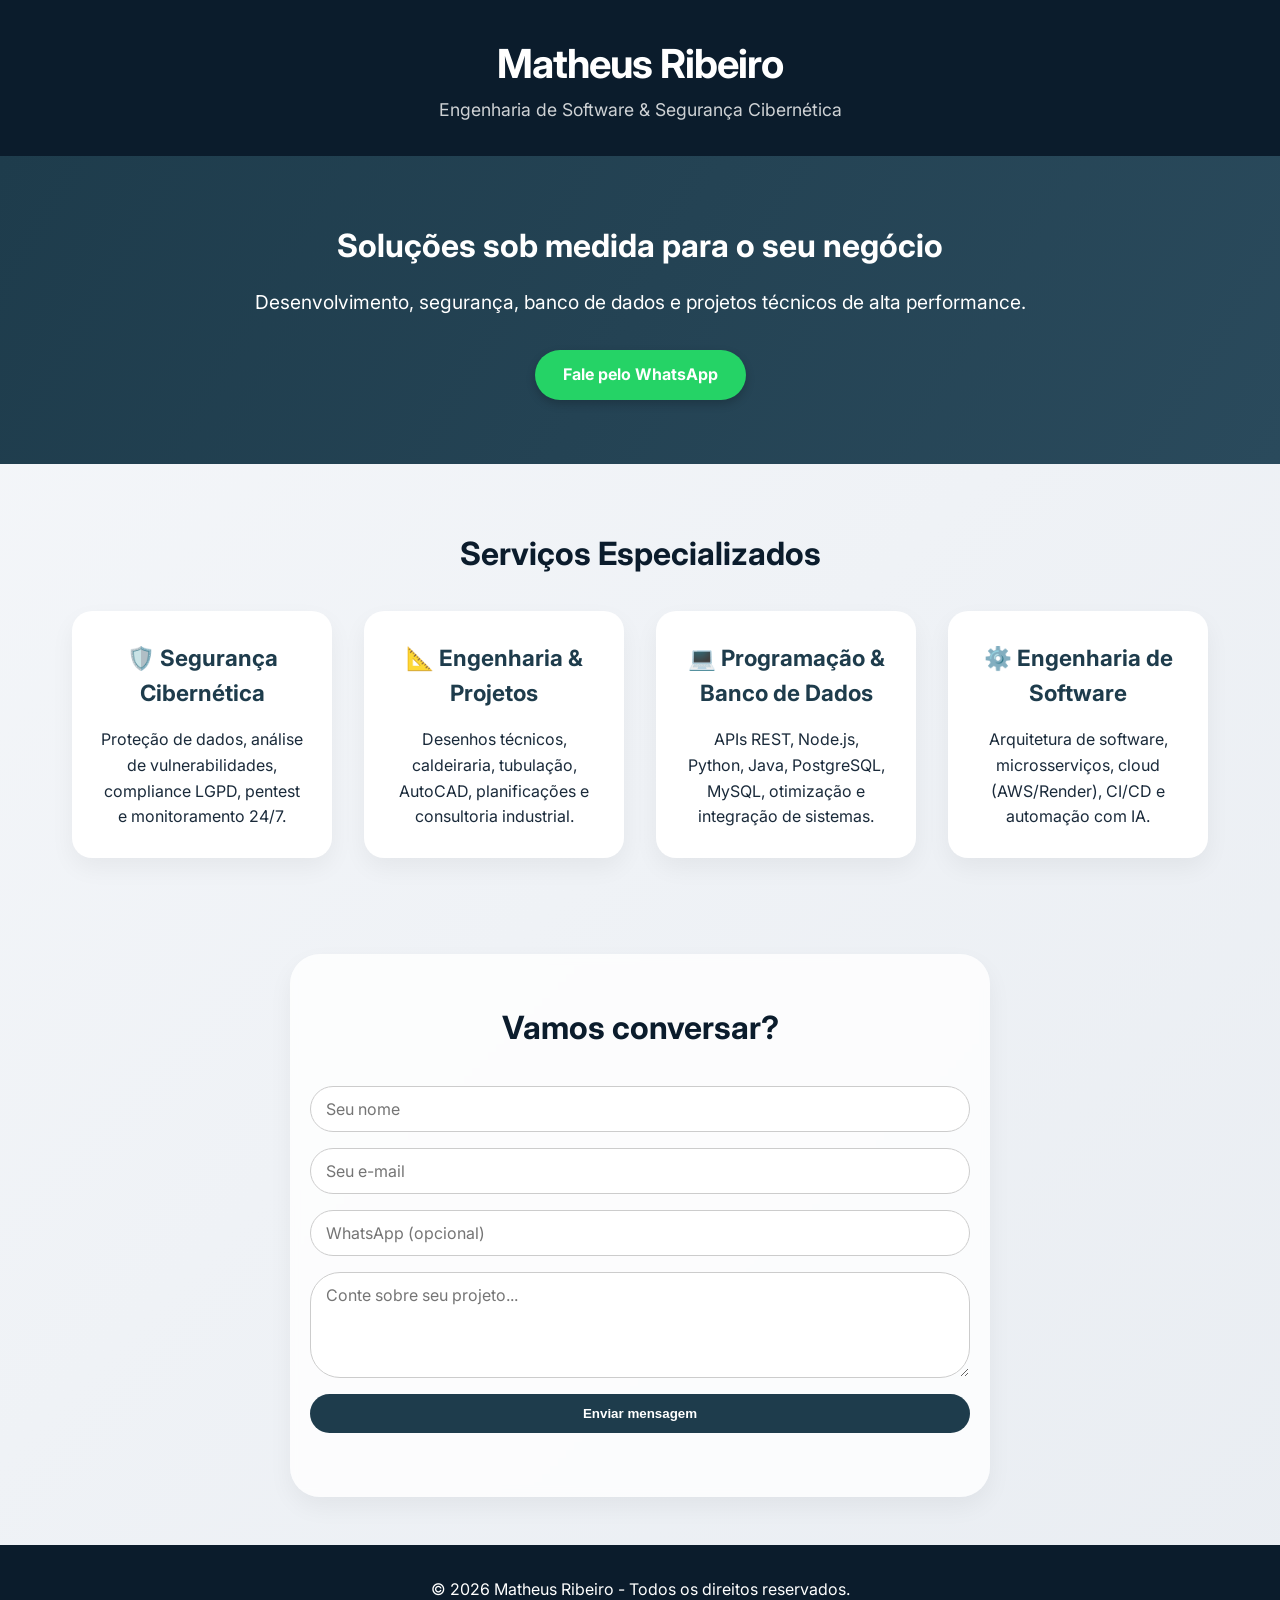
==== index.html @ c877dfd4 "Site profissional de serviços" ====
<!DOCTYPE html>
<html lang="pt-br">
<head>
    <meta charset="UTF-8">
    <meta name="viewport" content="width=device-width, initial-scale=1.0">
    <title>Matheus Ribeiro - Engenharia de Software & Segurança</title>
    <link rel="stylesheet" href="style.css">
    <link href="https://fonts.googleapis.com/css2?family=Inter:wght@300;400;600;700&display=swap" rel="stylesheet">
</head>
<body>
    <header>
        <div class="container">
            <h1>Matheus Ribeiro</h1>
            <p class="tagline">Engenharia de Software & Segurança Cibernética</p>
        </div>
    </header>

    <section class="hero">
        <div class="container">
            <h2>Soluções sob medida para o seu negócio</h2>
            <p>Desenvolvimento, segurança, banco de dados e projetos técnicos de alta performance.</p>
            <a href="https://wa.me/5511999999999?text=Olá! Gostaria de saber mais sobre seus serviços." class="btn-whatsapp">Fale pelo WhatsApp</a>
        </div>
    </section>

    <section class="servicos">
        <div class="container">
            <h3>Serviços Especializados</h3>
            <div class="cards">
                <div class="card">
                    <h4>🛡️ Segurança Cibernética</h4>
                    <p>Proteção de dados, análise de vulnerabilidades, compliance LGPD, pentest e monitoramento 24/7.</p>
                </div>
                <div class="card">
                    <h4>📐 Engenharia & Projetos</h4>
                    <p>Desenhos técnicos, caldeiraria, tubulação, AutoCAD, planificações e consultoria industrial.</p>
                </div>
                <div class="card">
                    <h4>💻 Programação & Banco de Dados</h4>
                    <p>APIs REST, Node.js, Python, Java, PostgreSQL, MySQL, otimização e integração de sistemas.</p>
                </div>
                <div class="card">
                    <h4>⚙️ Engenharia de Software</h4>
                    <p>Arquitetura de software, microsserviços, cloud (AWS/Render), CI/CD e automação com IA.</p>
                </div>
            </div>
        </div>
    </section>

    <section class="contato">
        <div class="container">
            <h3>Vamos conversar?</h3>
            <form id="lead-form">
                <input type="text" id="nome" placeholder="Seu nome" required>
                <input type="email" id="email" placeholder="Seu e-mail" required>
                <input type="tel" id="telefone" placeholder="WhatsApp (opcional)">
                <textarea id="mensagem" rows="4" placeholder="Conte sobre seu projeto..."></textarea>
                <button type="submit">Enviar mensagem</button>
            </form>
            <p id="form-status"></p>
        </div>
    </section>

    <footer>
        <div class="container">
            <p>&copy; 2026 Matheus Ribeiro - Todos os direitos reservados.</p>
        </div>
    </footer>

    <script src="script.js"></script>
</body>
</html>
---- style.css ----
* {
    margin: 0;
    padding: 0;
    box-sizing: border-box;
}

body {
    font-family: 'Inter', sans-serif;
    background: linear-gradient(135deg, #f5f7fa 0%, #e9edf2 100%);
    color: #1a2a3a;
    line-height: 1.6;
}

.container {
    max-width: 1200px;
    margin: 0 auto;
    padding: 0 20px;
}

header {
    background: #0b1c2c;
    color: white;
    padding: 2rem 0;
    text-align: center;
    box-shadow: 0 4px 15px rgba(0,0,0,0.1);
}

header h1 {
    font-size: 2.5rem;
    letter-spacing: -1px;
}

.tagline {
    font-size: 1.1rem;
    opacity: 0.8;
}

.hero {
    background: linear-gradient(120deg, #1e3c4c, #2a4a5c);
    color: white;
    text-align: center;
    padding: 4rem 0;
}

.hero h2 {
    font-size: 2rem;
    margin-bottom: 1rem;
}

.hero p {
    font-size: 1.2rem;
    margin-bottom: 2rem;
}

.btn-whatsapp {
    background: #25D366;
    color: white;
    padding: 12px 28px;
    border-radius: 40px;
    text-decoration: none;
    font-weight: bold;
    display: inline-block;
    transition: transform 0.2s;
    box-shadow: 0 4px 10px rgba(0,0,0,0.2);
}

.btn-whatsapp:hover {
    transform: scale(1.05);
    background: #128C7E;
}

.servicos {
    padding: 4rem 0;
}

.servicos h3, .contato h3 {
    font-size: 2rem;
    text-align: center;
    margin-bottom: 2rem;
    color: #0b1c2c;
}

.cards {
    display: flex;
    flex-wrap: wrap;
    justify-content: center;
    gap: 2rem;
}

.card {
    background: white;
    border-radius: 20px;
    padding: 1.8rem;
    width: 260px;
    box-shadow: 0 10px 25px rgba(0,0,0,0.05);
    transition: all 0.3s ease;
    text-align: center;
}

.card:hover {
    transform: translateY(-10px);
    box-shadow: 0 20px 30px rgba(0,0,0,0.1);
}

.card h4 {
    font-size: 1.4rem;
    margin-bottom: 1rem;
    color: #1e3c4c;
}

.contato {
    background: #ffffffcc;
    backdrop-filter: blur(4px);
    padding: 3rem 0;
    border-radius: 30px;
    margin: 2rem auto;
    width: 90%;
    max-width: 700px;
    box-shadow: 0 10px 25px rgba(0,0,0,0.05);
}

.contato form {
    display: flex;
    flex-direction: column;
    gap: 1rem;
}

input, textarea {
    padding: 12px 15px;
    border: 1px solid #ccc;
    border-radius: 30px;
    font-family: inherit;
    font-size: 1rem;
    outline: none;
    transition: 0.2s;
}

input:focus, textarea:focus {
    border-color: #1e3c4c;
    box-shadow: 0 0 0 2px rgba(30,60,76,0.2);
}

button {
    background: #1e3c4c;
    color: white;
    border: none;
    padding: 12px;
    border-radius: 40px;
    font-weight: bold;
    cursor: pointer;
    transition: background 0.2s;
}

button:hover {
    background: #0b2a38;
}

footer {
    background: #0b1c2c;
    color: white;
    text-align: center;
    padding: 2rem 0;
    margin-top: 3rem;
}

#form-status {
    margin-top: 1rem;
    text-align: center;
    font-weight: bold;
}

@media (max-width: 768px) {
    .cards {
        flex-direction: column;
        align-items: center;
    }
    .hero h2 {
        font-size: 1.6rem;
    }
}
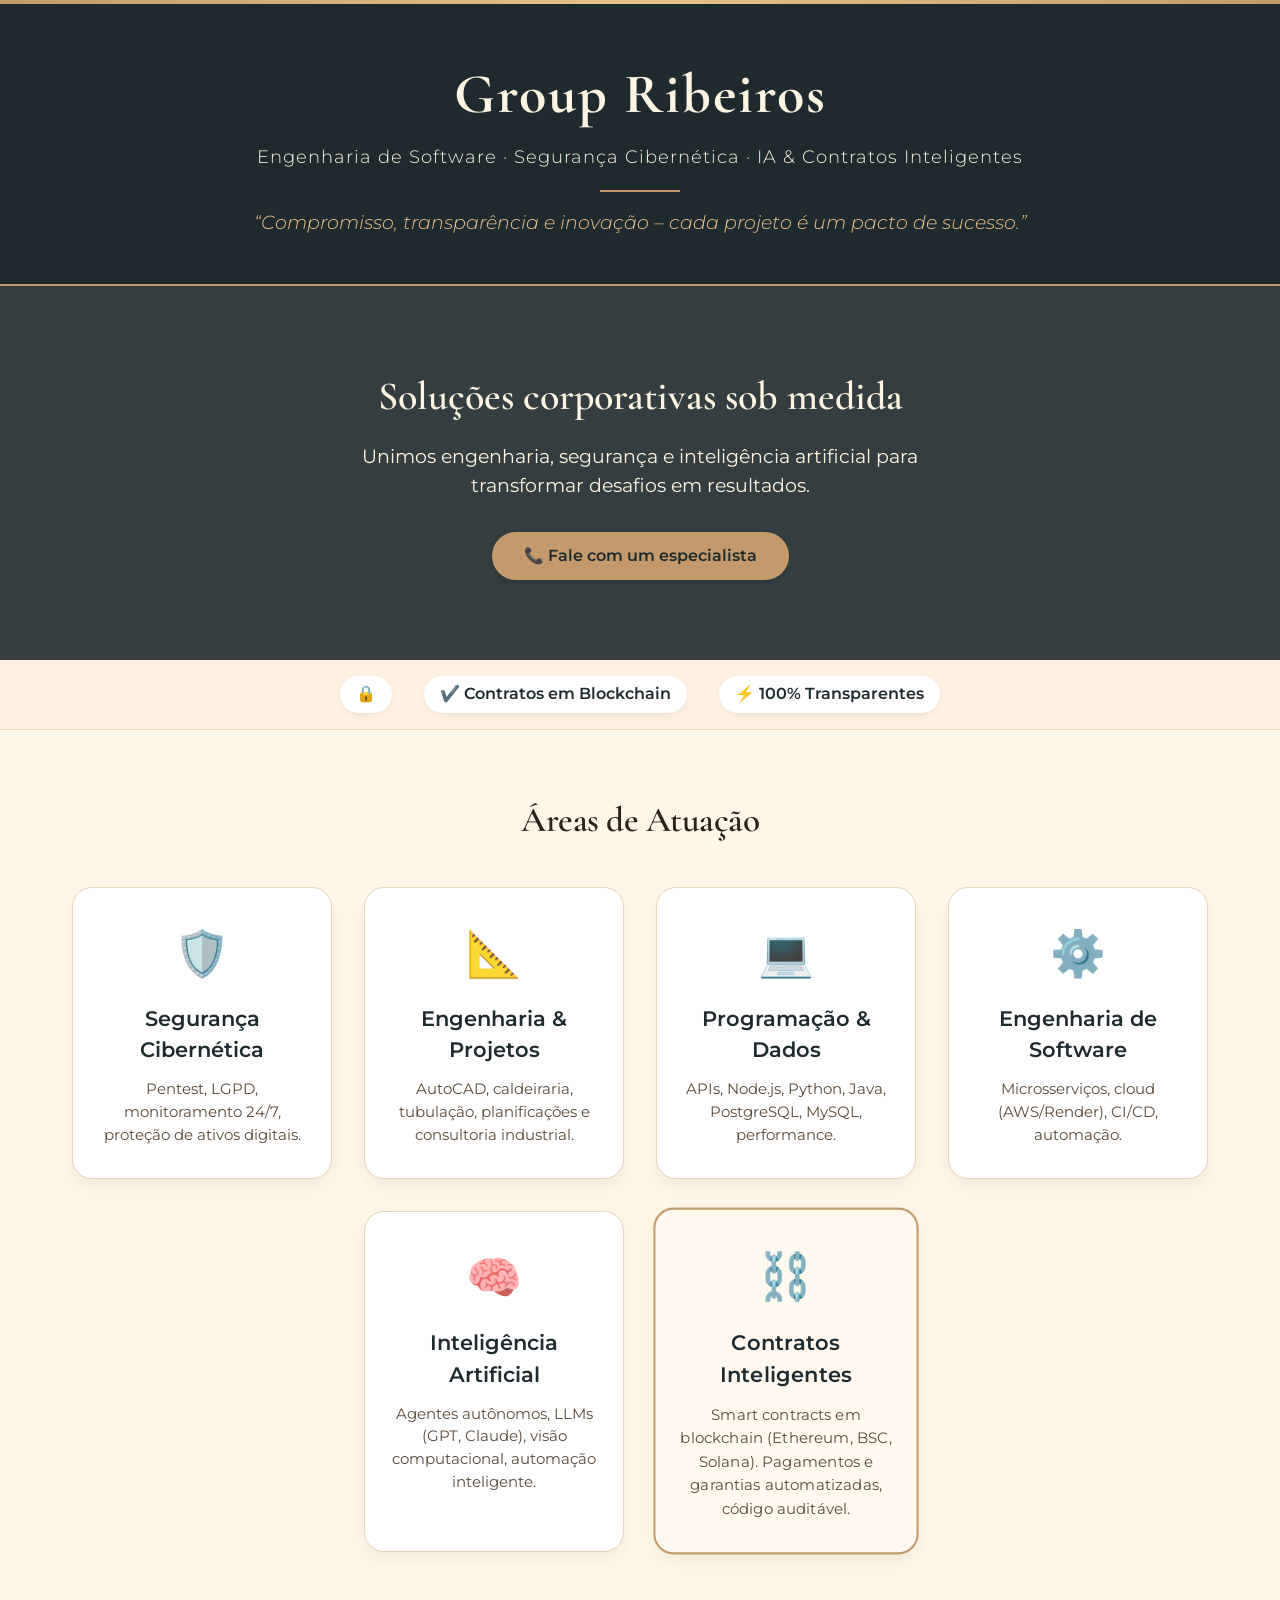
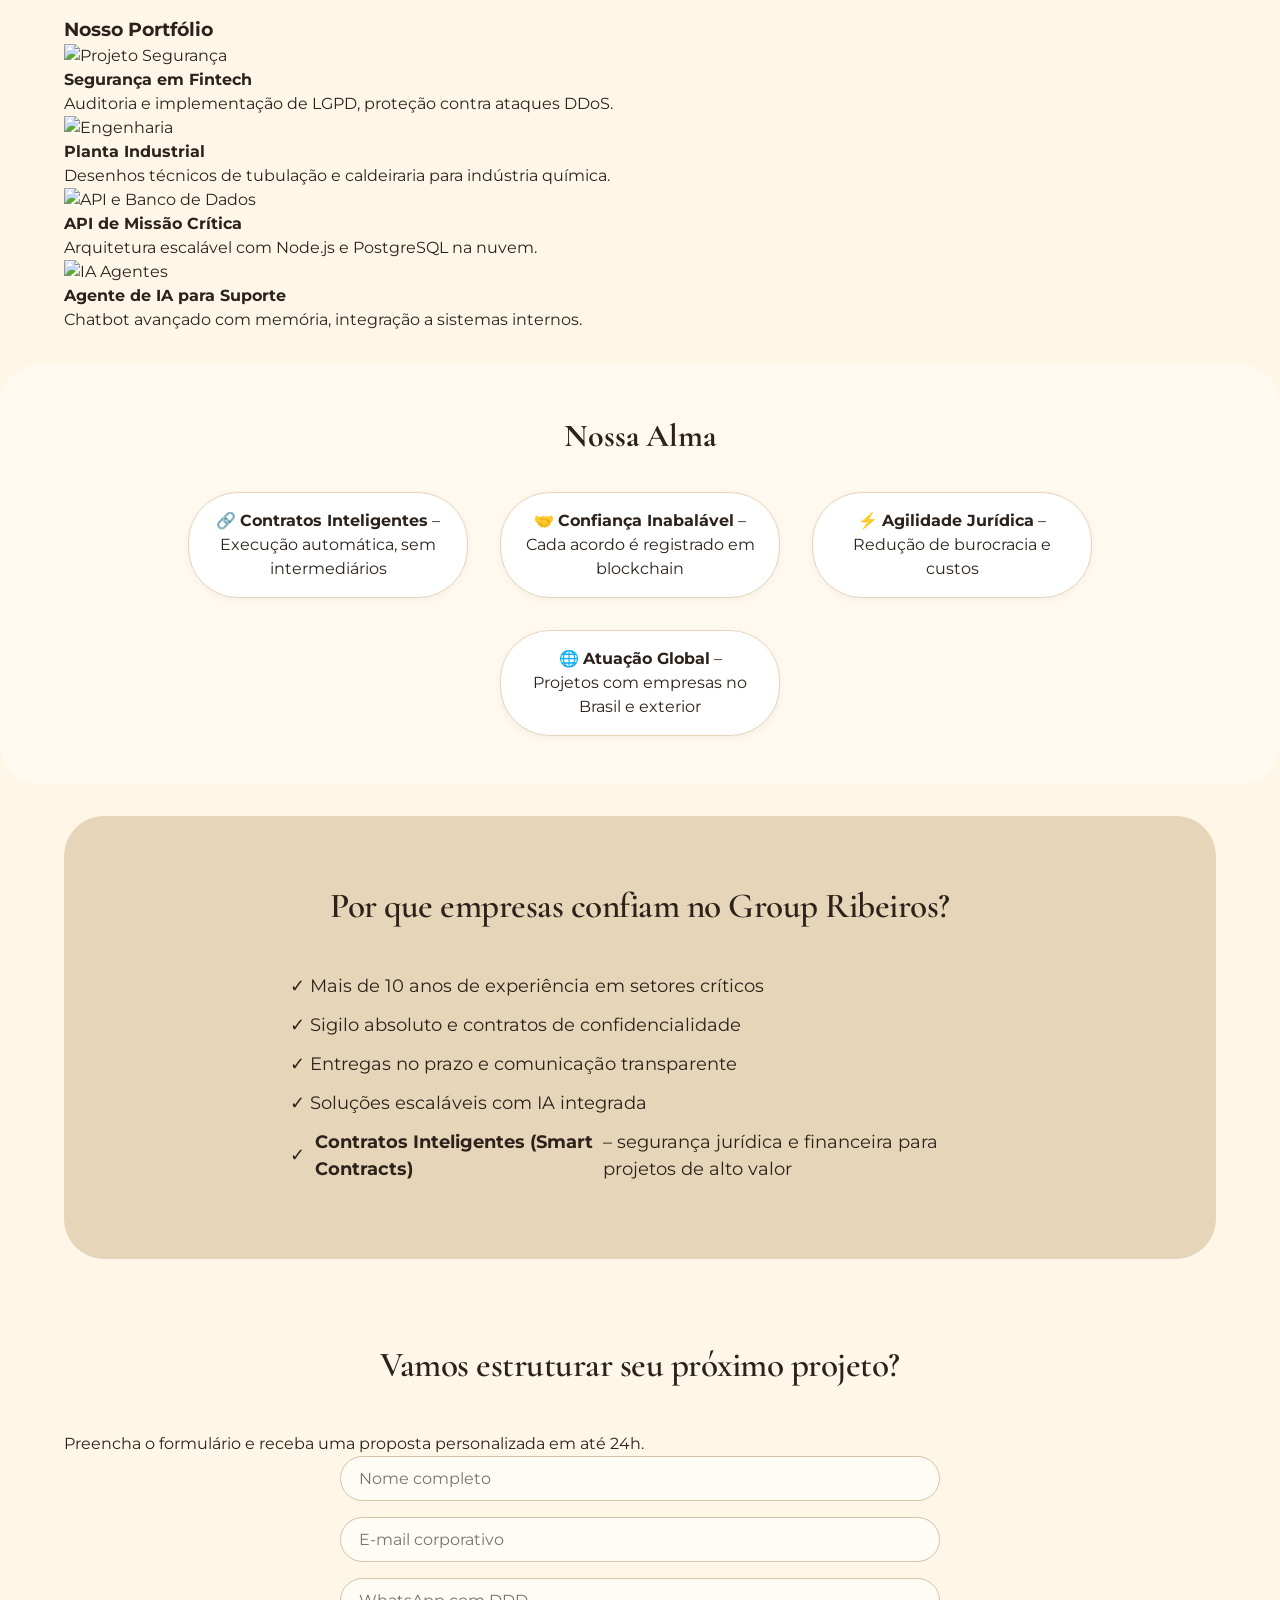
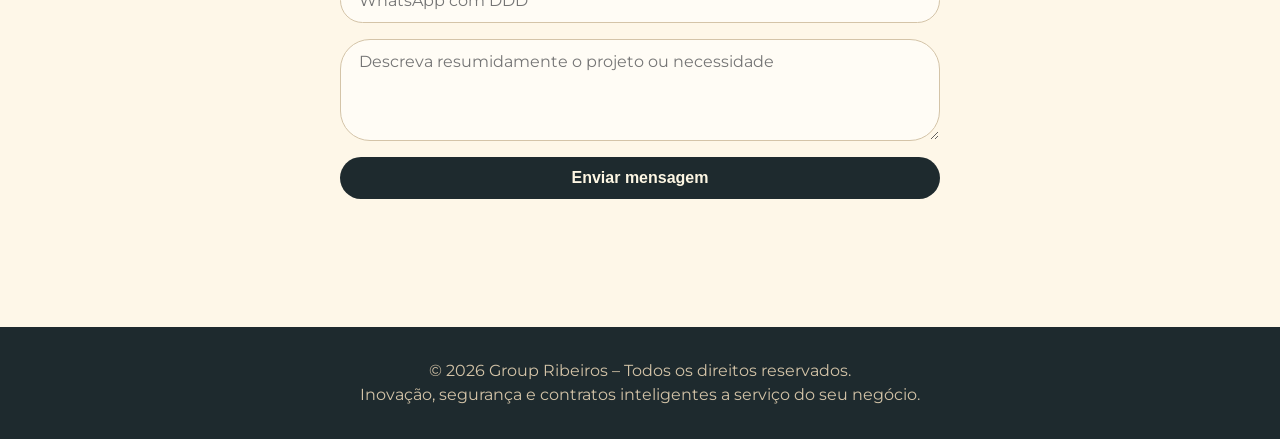
==== commit 4139b06d: "Site Group Ribeiros - versão inicial com portfólio, IA e contratos cripto" ====
--- a/index.html
+++ b/index.html
@@ -3,58 +3,139 @@
 <head>
     <meta charset="UTF-8">
     <meta name="viewport" content="width=device-width, initial-scale=1.0">
-    <title>Matheus Ribeiro - Engenharia de Software & Segurança</title>
+    <title>Group Ribeiros | Contratos Inteligentes · Engenharia · IA</title>
     <link rel="stylesheet" href="style.css">
-    <link href="https://fonts.googleapis.com/css2?family=Inter:wght@300;400;600;700&display=swap" rel="stylesheet">
+    <link href="https://fonts.googleapis.com/css2?family=Cormorant+Garamond:wght@400;600;700&family=Montserrat:wght@300;400;600&display=swap" rel="stylesheet">
 </head>
 <body>
+    <div class="gold-bar"></div>
     <header>
         <div class="container">
-            <h1>Matheus Ribeiro</h1>
-            <p class="tagline">Engenharia de Software & Segurança Cibernética</p>
+            <h1>Group Ribeiros</h1>
+            <p class="subtitle">Engenharia de Software · Segurança Cibernética · IA & Contratos Inteligentes</p>
+            <div class="divider"></div>
+            <p class="slogan">“Compromisso, transparência e inovação – cada projeto é um pacto de sucesso.”</p>
         </div>
     </header>
 
     <section class="hero">
         <div class="container">
-            <h2>Soluções sob medida para o seu negócio</h2>
-            <p>Desenvolvimento, segurança, banco de dados e projetos técnicos de alta performance.</p>
-            <a href="https://wa.me/5511999999999?text=Olá! Gostaria de saber mais sobre seus serviços." class="btn-whatsapp">Fale pelo WhatsApp</a>
+            <h2>Soluções corporativas sob medida</h2>
+            <p>Unimos engenharia, segurança e inteligência artificial para transformar desafios em resultados.</p>
+            <a href="#" class="btn-whatsapp" id="whatsapp-btn">📞 Fale com um especialista</a>
+        </div>
+    </section>
+
+    <section class="diferencial-marca">
+        <div class="container">
+            <div class="selo">
+                <span>🔒</span>
+                <span>✔️ Contratos em Blockchain</span>
+                <span>⚡ 100% Transparentes</span>
+            </div>
         </div>
     </section>
 
     <section class="servicos">
         <div class="container">
-            <h3>Serviços Especializados</h3>
+            <h3>Áreas de Atuação</h3>
             <div class="cards">
                 <div class="card">
-                    <h4>🛡️ Segurança Cibernética</h4>
-                    <p>Proteção de dados, análise de vulnerabilidades, compliance LGPD, pentest e monitoramento 24/7.</p>
+                    <div class="icon">🛡️</div>
+                    <h4>Segurança Cibernética</h4>
+                    <p>Pentest, LGPD, monitoramento 24/7, proteção de ativos digitais.</p>
                 </div>
                 <div class="card">
-                    <h4>📐 Engenharia & Projetos</h4>
-                    <p>Desenhos técnicos, caldeiraria, tubulação, AutoCAD, planificações e consultoria industrial.</p>
+                    <div class="icon">📐</div>
+                    <h4>Engenharia & Projetos</h4>
+                    <p>AutoCAD, caldeiraria, tubulação, planificações e consultoria industrial.</p>
                 </div>
                 <div class="card">
-                    <h4>💻 Programação & Banco de Dados</h4>
-                    <p>APIs REST, Node.js, Python, Java, PostgreSQL, MySQL, otimização e integração de sistemas.</p>
+                    <div class="icon">💻</div>
+                    <h4>Programação & Dados</h4>
+                    <p>APIs, Node.js, Python, Java, PostgreSQL, MySQL, performance.</p>
                 </div>
                 <div class="card">
-                    <h4>⚙️ Engenharia de Software</h4>
-                    <p>Arquitetura de software, microsserviços, cloud (AWS/Render), CI/CD e automação com IA.</p>
+                    <div class="icon">⚙️</div>
+                    <h4>Engenharia de Software</h4>
+                    <p>Microsserviços, cloud (AWS/Render), CI/CD, automação.</p>
+                </div>
+                <div class="card">
+                    <div class="icon">🧠</div>
+                    <h4>Inteligência Artificial</h4>
+                    <p>Agentes autônomos, LLMs (GPT, Claude), visão computacional, automação inteligente.</p>
+                </div>
+                <div class="card destaque">
+                    <div class="icon">⛓️</div>
+                    <h4>Contratos Inteligentes</h4>
+                    <p>Smart contracts em blockchain (Ethereum, BSC, Solana). Pagamentos e garantias automatizadas, código auditável.</p>
                 </div>
             </div>
         </div>
     </section>
 
+    <section class="portfolio">
+        <div class="container">
+            <h3>Nosso Portfólio</h3>
+            <div class="portfolio-grid">
+                <div class="portfolio-item">
+                    <img src="https://placehold.co/400x300/e6d5b8/2c221b?text=Projeto+Segurança" alt="Projeto Segurança">
+                    <h4>Segurança em Fintech</h4>
+                    <p>Auditoria e implementação de LGPD, proteção contra ataques DDoS.</p>
+                </div>
+                <div class="portfolio-item">
+                    <img src="https://placehold.co/400x300/e6d5b8/2c221b?text=Engenharia+AutoCAD" alt="Engenharia">
+                    <h4>Planta Industrial</h4>
+                    <p>Desenhos técnicos de tubulação e caldeiraria para indústria química.</p>
+                </div>
+                <div class="portfolio-item">
+                    <img src="https://placehold.co/400x300/e6d5b8/2c221b?text=API+e+Banco" alt="API e Banco de Dados">
+                    <h4>API de Missão Crítica</h4>
+                    <p>Arquitetura escalável com Node.js e PostgreSQL na nuvem.</p>
+                </div>
+                <div class="portfolio-item">
+                    <img src="https://placehold.co/400x300/e6d5b8/2c221b?text=IA+Agentes" alt="IA Agentes">
+                    <h4>Agente de IA para Suporte</h4>
+                    <p>Chatbot avançado com memória, integração a sistemas internos.</p>
+                </div>
+            </div>
+        </div>
+    </section>
+
+    <section class="valores">
+        <div class="container">
+            <h3>Nossa Alma</h3>
+            <div class="valores-grid">
+                <div class="valor">🔗 <strong>Contratos Inteligentes</strong> – Execução automática, sem intermediários</div>
+                <div class="valor">🤝 <strong>Confiança Inabalável</strong> – Cada acordo é registrado em blockchain</div>
+                <div class="valor">⚡ <strong>Agilidade Jurídica</strong> – Redução de burocracia e custos</div>
+                <div class="valor">🌐 <strong>Atuação Global</strong> – Projetos com empresas no Brasil e exterior</div>
+            </div>
+        </div>
+    </section>
+
+    <section class="diferencial">
+        <div class="container">
+            <h3>Por que empresas confiam no Group Ribeiros?</h3>
+            <ul>
+                <li>✓ Mais de 10 anos de experiência em setores críticos</li>
+                <li>✓ Sigilo absoluto e contratos de confidencialidade</li>
+                <li>✓ Entregas no prazo e comunicação transparente</li>
+                <li>✓ Soluções escaláveis com IA integrada</li>
+                <li>✓ <strong>Contratos Inteligentes (Smart Contracts)</strong> – segurança jurídica e financeira para projetos de alto valor</li>
+            </ul>
+        </div>
+    </section>
+
     <section class="contato">
         <div class="container">
-            <h3>Vamos conversar?</h3>
+            <h3>Vamos estruturar seu próximo projeto?</h3>
+            <p>Preencha o formulário e receba uma proposta personalizada em até 24h.</p>
             <form id="lead-form">
-                <input type="text" id="nome" placeholder="Seu nome" required>
-                <input type="email" id="email" placeholder="Seu e-mail" required>
-                <input type="tel" id="telefone" placeholder="WhatsApp (opcional)">
-                <textarea id="mensagem" rows="4" placeholder="Conte sobre seu projeto..."></textarea>
+                <input type="text" id="nome" placeholder="Nome completo" required>
+                <input type="email" id="email" placeholder="E-mail corporativo" required>
+                <input type="tel" id="telefone" placeholder="WhatsApp com DDD">
+                <textarea id="mensagem" rows="4" placeholder="Descreva resumidamente o projeto ou necessidade"></textarea>
                 <button type="submit">Enviar mensagem</button>
             </form>
             <p id="form-status"></p>
@@ -63,7 +144,8 @@
 
     <footer>
         <div class="container">
-            <p>&copy; 2026 Matheus Ribeiro - Todos os direitos reservados.</p>
+            <p>© 2026 Group Ribeiros – Todos os direitos reservados.</p>
+            <p>Inovação, segurança e contratos inteligentes a serviço do seu negócio.</p>
         </div>
     </footer>
 
--- a/style.css
+++ b/style.css
@@ -5,79 +5,113 @@
 }
 
 body {
-    font-family: 'Inter', sans-serif;
-    background: linear-gradient(135deg, #f5f7fa 0%, #e9edf2 100%);
-    color: #1a2a3a;
-    line-height: 1.6;
+    font-family: 'Montserrat', sans-serif;
+    background: #fef7e8;
+    color: #2c221b;
+    line-height: 1.5;
+}
+
+.gold-bar {
+    height: 4px;
+    background: linear-gradient(90deg, #c49a6c, #e8c28e, #c49a6c);
+    width: 100%;
 }
 
 .container {
     max-width: 1200px;
     margin: 0 auto;
-    padding: 0 20px;
+    padding: 0 24px;
 }
 
 header {
-    background: #0b1c2c;
-    color: white;
-    padding: 2rem 0;
-    text-align: center;
-    box-shadow: 0 4px 15px rgba(0,0,0,0.1);
+    background: #1e2a2e;
+    color: #fdf6e3;
+    padding: 3rem 0;
+    text-align: center;
+    border-bottom: 2px solid #c49a6c;
 }
 
 header h1 {
+    font-family: 'Cormorant Garamond', serif;
+    font-size: 3.5rem;
+    font-weight: 700;
+    letter-spacing: 2px;
+    margin-bottom: 0.5rem;
+}
+
+.subtitle {
+    font-size: 1.1rem;
+    font-weight: 300;
+    letter-spacing: 1px;
+    margin-bottom: 1.2rem;
+}
+
+.divider {
+    width: 80px;
+    height: 2px;
+    background: #c49a6c;
+    margin: 1rem auto;
+}
+
+.slogan {
+    font-style: italic;
+    font-size: 1.2rem;
+    font-weight: 300;
+    color: #e8c28e;
+}
+
+.hero {
+    background: linear-gradient(rgba(30,42,46,0.9), rgba(30,42,46,0.9)), url('https://www.transparenttextures.com/patterns/old-map.png');
+    background-size: cover;
+    color: #fdf6e3;
+    text-align: center;
+    padding: 5rem 0;
+}
+
+.hero h2 {
+    font-family: 'Cormorant Garamond', serif;
     font-size: 2.5rem;
-    letter-spacing: -1px;
-}
-
-.tagline {
-    font-size: 1.1rem;
-    opacity: 0.8;
-}
-
-.hero {
-    background: linear-gradient(120deg, #1e3c4c, #2a4a5c);
-    color: white;
-    text-align: center;
-    padding: 4rem 0;
-}
-
-.hero h2 {
-    font-size: 2rem;
     margin-bottom: 1rem;
+    font-weight: 600;
 }
 
 .hero p {
     font-size: 1.2rem;
-    margin-bottom: 2rem;
+    max-width: 600px;
+    margin: 0 auto 2rem;
 }
 
 .btn-whatsapp {
-    background: #25D366;
-    color: white;
-    padding: 12px 28px;
+    background: #c49a6c;
+    color: #1e2a2e;
+    padding: 12px 32px;
     border-radius: 40px;
     text-decoration: none;
-    font-weight: bold;
+    font-weight: 600;
     display: inline-block;
-    transition: transform 0.2s;
-    box-shadow: 0 4px 10px rgba(0,0,0,0.2);
+    transition: all 0.3s;
+    box-shadow: 0 2px 5px rgba(0,0,0,0.2);
+    font-size: 1rem;
 }
 
 .btn-whatsapp:hover {
-    transform: scale(1.05);
-    background: #128C7E;
-}
-
-.servicos {
+    background: #e8c28e;
+    transform: scale(1.02);
+    box-shadow: 0 4px 12px rgba(0,0,0,0.2);
+}
+
+.servicos, .diferencial, .contato {
     padding: 4rem 0;
 }
 
-.servicos h3, .contato h3 {
-    font-size: 2rem;
-    text-align: center;
-    margin-bottom: 2rem;
-    color: #0b1c2c;
+.servicos h3, .diferencial h3, .contato h3 {
+    font-family: 'Cormorant Garamond', serif;
+    font-size: 2.2rem;
+    text-align: center;
+    margin-bottom: 2.5rem;
+    color: #2c221b;
+    font-weight: 600;
+    letter-spacing: -0.5px;
 }
 
 .cards {
@@ -90,91 +124,174 @@
 .card {
     background: white;
     border-radius: 20px;
-    padding: 1.8rem;
+    padding: 2rem 1.5rem;
     width: 260px;
-    box-shadow: 0 10px 25px rgba(0,0,0,0.05);
-    transition: all 0.3s ease;
-    text-align: center;
+    text-align: center;
+    box-shadow: 0 8px 20px rgba(0,0,0,0.05);
+    transition: all 0.3s;
+    border: 1px solid #e6d5b8;
 }
 
 .card:hover {
-    transform: translateY(-10px);
-    box-shadow: 0 20px 30px rgba(0,0,0,0.1);
+    transform: translateY(-6px);
+    box-shadow: 0 15px 30px rgba(0,0,0,0.1);
+    border-color: #c49a6c;
+}
+
+.icon {
+    font-size: 2.8rem;
+    margin-bottom: 1rem;
 }
 
 .card h4 {
-    font-size: 1.4rem;
-    margin-bottom: 1rem;
-    color: #1e3c4c;
-}
-
-.contato {
-    background: #ffffffcc;
-    backdrop-filter: blur(4px);
-    padding: 3rem 0;
-    border-radius: 30px;
-    margin: 2rem auto;
+    font-size: 1.3rem;
+    margin-bottom: 0.8rem;
+    color: #1e2a2e;
+    font-weight: 600;
+}
+
+.card p {
+    font-size: 0.95rem;
+    color: #5a4a3a;
+}
+
+.diferencial {
+    background: #e6d5b8;
+    border-radius: 40px;
+    margin: 1rem auto;
     width: 90%;
+}
+
+.diferencial ul {
+    list-style: none;
     max-width: 700px;
-    box-shadow: 0 10px 25px rgba(0,0,0,0.05);
+    margin: 0 auto;
+    font-size: 1.1rem;
+}
+
+.diferencial li {
+    margin-bottom: 0.8rem;
+    display: flex;
+    align-items: center;
+    gap: 10px;
 }
 
 .contato form {
+    max-width: 600px;
+    margin: 0 auto;
     display: flex;
     flex-direction: column;
     gap: 1rem;
 }
 
 input, textarea {
-    padding: 12px 15px;
-    border: 1px solid #ccc;
+    padding: 12px 18px;
+    border: 1px solid #d4c4a8;
     border-radius: 30px;
     font-family: inherit;
     font-size: 1rem;
+    background: #fffcf5;
+}
+
+input:focus, textarea:focus {
     outline: none;
-    transition: 0.2s;
-}
-
-input:focus, textarea:focus {
-    border-color: #1e3c4c;
-    box-shadow: 0 0 0 2px rgba(30,60,76,0.2);
+    border-color: #c49a6c;
+    box-shadow: 0 0 0 2px rgba(196,154,108,0.2);
 }
 
 button {
-    background: #1e3c4c;
-    color: white;
+    background: #1e2a2e;
+    color: #fdf6e3;
     border: none;
     padding: 12px;
     border-radius: 40px;
-    font-weight: bold;
+    font-weight: 600;
     cursor: pointer;
     transition: background 0.2s;
+    font-size: 1rem;
 }
 
 button:hover {
-    background: #0b2a38;
+    background: #c49a6c;
+    color: #1e2a2e;
 }
 
 footer {
-    background: #0b1c2c;
-    color: white;
-    text-align: center;
-    padding: 2rem 0;
+    background: #1e2a2e;
+    color: #d4c4a8;
+    text-align: center;
+    padding: 2rem;
     margin-top: 3rem;
 }
 
 #form-status {
+    text-align: center;
     margin-top: 1rem;
-    text-align: center;
-    font-weight: bold;
+    font-weight: 600;
 }
 
 @media (max-width: 768px) {
-    .cards {
-        flex-direction: column;
-        align-items: center;
-    }
-    .hero h2 {
-        font-size: 1.6rem;
-    }
-}
+    header h1 { font-size: 2.2rem; }
+    .hero h2 { font-size: 1.8rem; }
+    .cards { flex-direction: column; align-items: center; }
+}
+
+/* Novos elementos: selo, valores, card destaque */
+.diferencial-marca {
+    background: #fef0e0;
+    padding: 1rem 0;
+    text-align: center;
+    border-bottom: 1px solid #e6d5b8;
+}
+.selo {
+    display: flex;
+    justify-content: center;
+    gap: 2rem;
+    font-weight: 600;
+    color: #1e2a2e;
+    font-size: 1rem;
+    flex-wrap: wrap;
+}
+.selo span {
+    background: white;
+    padding: 0.4rem 1rem;
+    border-radius: 30px;
+    box-shadow: 0 2px 5px rgba(0,0,0,0.05);
+}
+.card.destaque {
+    border: 2px solid #c49a6c;
+    background: #fff9f0;
+    transform: scale(1.02);
+}
+.valores {
+    background: #fff9f0;
+    padding: 3rem 0;
+    margin: 2rem 0;
+    border-radius: 40px;
+}
+.valores h3 {
+    font-family: 'Cormorant Garamond', serif;
+    font-size: 2rem;
+    text-align: center;
+    margin-bottom: 2rem;
+}
+.valores-grid {
+    display: flex;
+    flex-wrap: wrap;
+    justify-content: center;
+    gap: 2rem;
+}
+.valor {
+    background: white;
+    padding: 1rem 1.5rem;
+    border-radius: 50px;
+    font-size: 1rem;
+    box-shadow: 0 2px 8px rgba(0,0,0,0.05);
+    border: 1px solid #e6d5b8;
+    max-width: 280px;
+    text-align: center;
+}
+@media (max-width: 768px) {
+    .selo { flex-direction: column; gap: 0.5rem; }
+    .valores-grid { flex-direction: column; align-items: center; }
+}
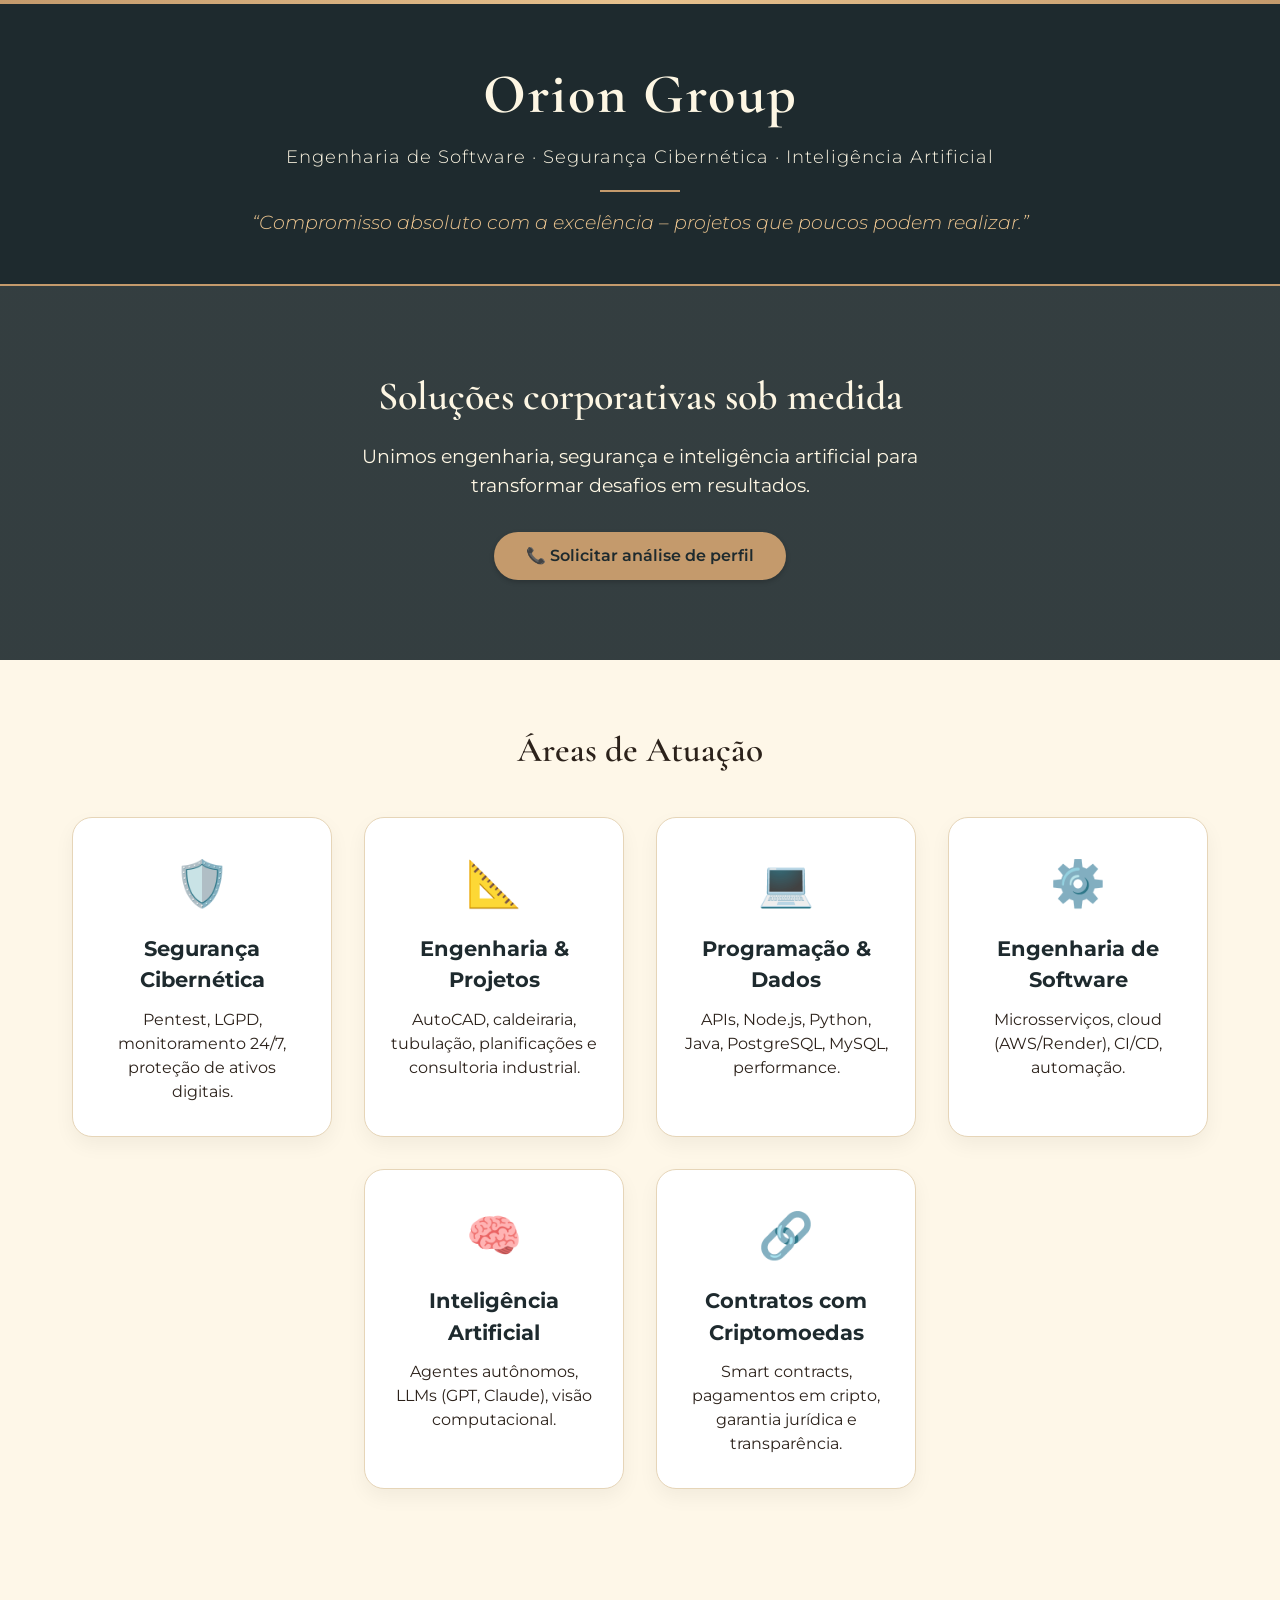
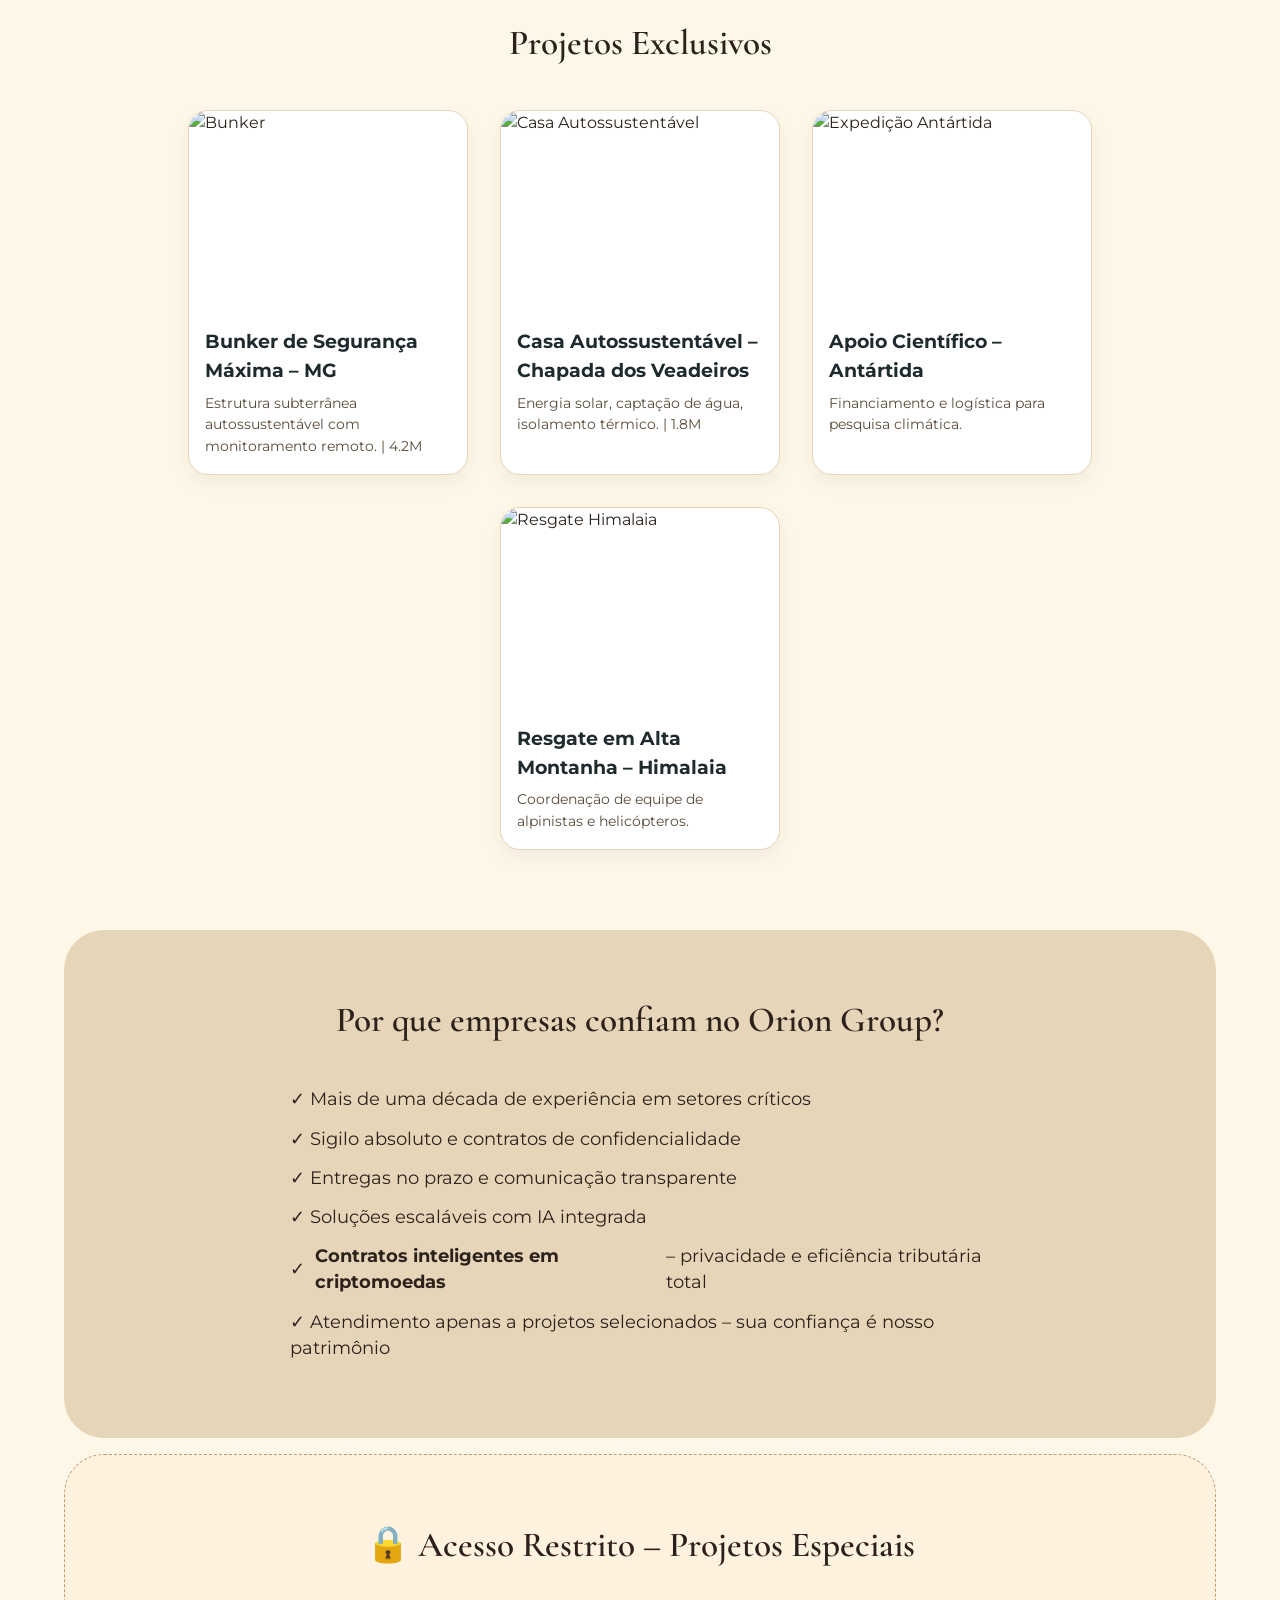
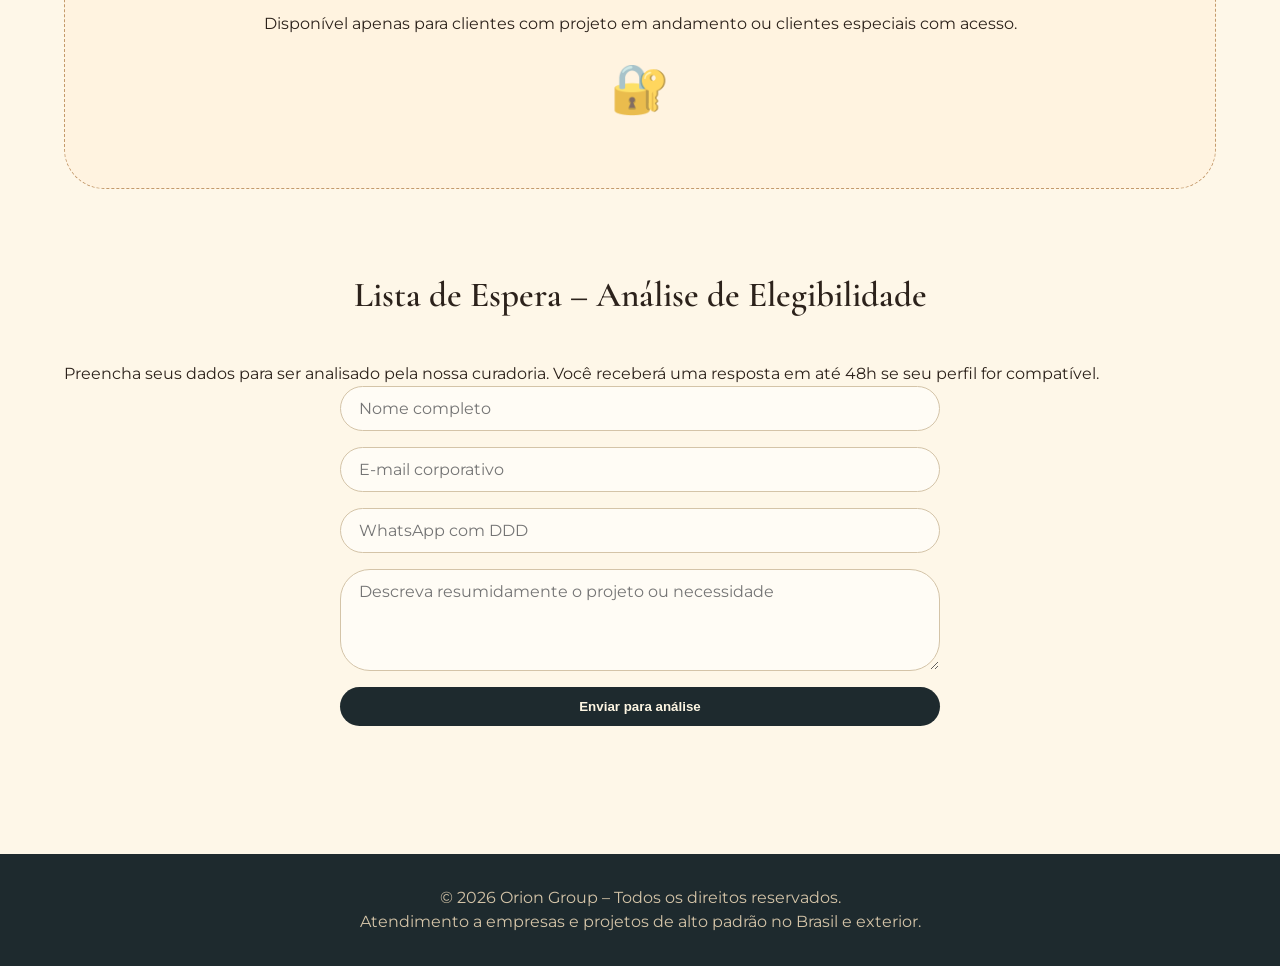
==== commit 9281786b: "Versão definitiva - Orion Group, exclusividade, lista de espera, contratos cripto" ====
--- a/index.html
+++ b/index.html
@@ -3,7 +3,7 @@
 <head>
     <meta charset="UTF-8">
     <meta name="viewport" content="width=device-width, initial-scale=1.0">
-    <title>Group Ribeiros | Contratos Inteligentes · Engenharia · IA</title>
+    <title>Orion Group | Engenharia, Segurança & IA | Contratos Cripto</title>
     <link rel="stylesheet" href="style.css">
     <link href="https://fonts.googleapis.com/css2?family=Cormorant+Garamond:wght@400;600;700&family=Montserrat:wght@300;400;600&display=swap" rel="stylesheet">
 </head>
@@ -11,10 +11,10 @@
     <div class="gold-bar"></div>
     <header>
         <div class="container">
-            <h1>Group Ribeiros</h1>
-            <p class="subtitle">Engenharia de Software · Segurança Cibernética · IA & Contratos Inteligentes</p>
+            <h1>Orion Group</h1>
+            <p class="subtitle">Engenharia de Software · Segurança Cibernética · Inteligência Artificial</p>
             <div class="divider"></div>
-            <p class="slogan">“Compromisso, transparência e inovação – cada projeto é um pacto de sucesso.”</p>
+            <p class="slogan">“Compromisso absoluto com a excelência – projetos que poucos podem realizar.”</p>
         </div>
     </header>
 
@@ -22,17 +22,7 @@
         <div class="container">
             <h2>Soluções corporativas sob medida</h2>
             <p>Unimos engenharia, segurança e inteligência artificial para transformar desafios em resultados.</p>
-            <a href="#" class="btn-whatsapp" id="whatsapp-btn">📞 Fale com um especialista</a>
-        </div>
-    </section>
-
-    <section class="diferencial-marca">
-        <div class="container">
-            <div class="selo">
-                <span>🔒</span>
-                <span>✔️ Contratos em Blockchain</span>
-                <span>⚡ 100% Transparentes</span>
-            </div>
+            <a href="#" class="btn-whatsapp" id="whatsapp-btn">📞 Solicitar análise de perfil</a>
         </div>
     </section>
 
@@ -63,12 +53,12 @@
                 <div class="card">
                     <div class="icon">🧠</div>
                     <h4>Inteligência Artificial</h4>
-                    <p>Agentes autônomos, LLMs (GPT, Claude), visão computacional, automação inteligente.</p>
+                    <p>Agentes autônomos, LLMs (GPT, Claude), visão computacional.</p>
                 </div>
-                <div class="card destaque">
-                    <div class="icon">⛓️</div>
-                    <h4>Contratos Inteligentes</h4>
-                    <p>Smart contracts em blockchain (Ethereum, BSC, Solana). Pagamentos e garantias automatizadas, código auditável.</p>
+                <div class="card">
+                    <div class="icon">🔗</div>
+                    <h4>Contratos com Criptomoedas</h4>
+                    <p>Smart contracts, pagamentos em cripto, garantia jurídica e transparência.</p>
                 </div>
             </div>
         </div>
@@ -76,67 +66,64 @@
 
     <section class="portfolio">
         <div class="container">
-            <h3>Nosso Portfólio</h3>
+            <h3>Projetos Exclusivos</h3>
             <div class="portfolio-grid">
                 <div class="portfolio-item">
-                    <img src="https://placehold.co/400x300/e6d5b8/2c221b?text=Projeto+Segurança" alt="Projeto Segurança">
-                    <h4>Segurança em Fintech</h4>
-                    <p>Auditoria e implementação de LGPD, proteção contra ataques DDoS.</p>
+                    <img src="https://placehold.co/400x300/e6d5b8/2c221b?text=Bunker+MG" alt="Bunker">
+                    <h4>Bunker de Segurança Máxima – MG</h4>
+                    <p>Estrutura subterrânea autossustentável com monitoramento remoto. | 4.2M</p>
                 </div>
                 <div class="portfolio-item">
-                    <img src="https://placehold.co/400x300/e6d5b8/2c221b?text=Engenharia+AutoCAD" alt="Engenharia">
-                    <h4>Planta Industrial</h4>
-                    <p>Desenhos técnicos de tubulação e caldeiraria para indústria química.</p>
+                    <img src="https://placehold.co/400x300/e6d5b8/2c221b?text=Casa+Autossustentável" alt="Casa Autossustentável">
+                    <h4>Casa Autossustentável – Chapada dos Veadeiros</h4>
+                    <p>Energia solar, captação de água, isolamento térmico. | 1.8M</p>
                 </div>
                 <div class="portfolio-item">
-                    <img src="https://placehold.co/400x300/e6d5b8/2c221b?text=API+e+Banco" alt="API e Banco de Dados">
-                    <h4>API de Missão Crítica</h4>
-                    <p>Arquitetura escalável com Node.js e PostgreSQL na nuvem.</p>
+                    <img src="https://placehold.co/400x300/e6d5b8/2c221b?text=Expedição+Antártida" alt="Expedição Antártida">
+                    <h4>Apoio Científico – Antártida</h4>
+                    <p>Financiamento e logística para pesquisa climática.</p>
                 </div>
                 <div class="portfolio-item">
-                    <img src="https://placehold.co/400x300/e6d5b8/2c221b?text=IA+Agentes" alt="IA Agentes">
-                    <h4>Agente de IA para Suporte</h4>
-                    <p>Chatbot avançado com memória, integração a sistemas internos.</p>
+                    <img src="https://placehold.co/400x300/e6d5b8/2c221b?text=Resgate+Himalaia" alt="Resgate Himalaia">
+                    <h4>Resgate em Alta Montanha – Himalaia</h4>
+                    <p>Coordenação de equipe de alpinistas e helicópteros.</p>
                 </div>
-            </div>
-        </div>
-    </section>
-
-    <section class="valores">
-        <div class="container">
-            <h3>Nossa Alma</h3>
-            <div class="valores-grid">
-                <div class="valor">🔗 <strong>Contratos Inteligentes</strong> – Execução automática, sem intermediários</div>
-                <div class="valor">🤝 <strong>Confiança Inabalável</strong> – Cada acordo é registrado em blockchain</div>
-                <div class="valor">⚡ <strong>Agilidade Jurídica</strong> – Redução de burocracia e custos</div>
-                <div class="valor">🌐 <strong>Atuação Global</strong> – Projetos com empresas no Brasil e exterior</div>
             </div>
         </div>
     </section>
 
     <section class="diferencial">
         <div class="container">
-            <h3>Por que empresas confiam no Group Ribeiros?</h3>
+            <h3>Por que empresas confiam no Orion Group?</h3>
             <ul>
-                <li>✓ Mais de 10 anos de experiência em setores críticos</li>
+                <li>✓ Mais de uma década de experiência em setores críticos</li>
                 <li>✓ Sigilo absoluto e contratos de confidencialidade</li>
                 <li>✓ Entregas no prazo e comunicação transparente</li>
                 <li>✓ Soluções escaláveis com IA integrada</li>
-                <li>✓ <strong>Contratos Inteligentes (Smart Contracts)</strong> – segurança jurídica e financeira para projetos de alto valor</li>
+                <li>✓ <strong>Contratos inteligentes em criptomoedas</strong> – privacidade e eficiência tributária total</li>
+                <li>✓ Atendimento apenas a projetos selecionados – sua confiança é nosso patrimônio</li>
             </ul>
+        </div>
+    </section>
+
+    <section class="acesso-restrito">
+        <div class="container">
+            <h3>🔒 Acesso Restrito – Projetos Especiais</h3>
+            <p>Disponível apenas para clientes com projeto em andamento ou clientes especiais com acesso.</p>
+            <div class="cadeado">🔐</div>
         </div>
     </section>
 
     <section class="contato">
         <div class="container">
-            <h3>Vamos estruturar seu próximo projeto?</h3>
-            <p>Preencha o formulário e receba uma proposta personalizada em até 24h.</p>
+            <h3>Lista de Espera – Análise de Elegibilidade</h3>
+            <p>Preencha seus dados para ser analisado pela nossa curadoria. Você receberá uma resposta em até 48h se seu perfil for compatível.</p>
             <form id="lead-form">
                 <input type="text" id="nome" placeholder="Nome completo" required>
                 <input type="email" id="email" placeholder="E-mail corporativo" required>
                 <input type="tel" id="telefone" placeholder="WhatsApp com DDD">
                 <textarea id="mensagem" rows="4" placeholder="Descreva resumidamente o projeto ou necessidade"></textarea>
-                <button type="submit">Enviar mensagem</button>
+                <button type="submit">Enviar para análise</button>
             </form>
             <p id="form-status"></p>
         </div>
@@ -144,8 +131,8 @@
 
     <footer>
         <div class="container">
-            <p>© 2026 Group Ribeiros – Todos os direitos reservados.</p>
-            <p>Inovação, segurança e contratos inteligentes a serviço do seu negócio.</p>
+            <p>© 2026 Orion Group – Todos os direitos reservados.</p>
+            <p>Atendimento a empresas e projetos de alto padrão no Brasil e exterior.</p>
         </div>
     </footer>
 
--- a/style.css
+++ b/style.css
@@ -14,7 +14,6 @@
 .gold-bar {
     height: 4px;
     background: linear-gradient(90deg, #c49a6c, #e8c28e, #c49a6c);
-    width: 100%;
 }
 
 .container {
@@ -97,21 +96,19 @@
 .btn-whatsapp:hover {
     background: #e8c28e;
     transform: scale(1.02);
-    box-shadow: 0 4px 12px rgba(0,0,0,0.2);
-}
-
-.servicos, .diferencial, .contato {
+}
+
+.servicos, .portfolio, .diferencial, .acesso-restrito, .contato {
     padding: 4rem 0;
 }
 
-.servicos h3, .diferencial h3, .contato h3 {
+.servicos h3, .portfolio h3, .diferencial h3, .acesso-restrito h3, .contato h3 {
     font-family: 'Cormorant Garamond', serif;
     font-size: 2.2rem;
     text-align: center;
     margin-bottom: 2.5rem;
     color: #2c221b;
     font-weight: 600;
-    letter-spacing: -0.5px;
 }
 
 .cards {
@@ -134,8 +131,8 @@
 
 .card:hover {
     transform: translateY(-6px);
+    border-color: #c49a6c;
     box-shadow: 0 15px 30px rgba(0,0,0,0.1);
-    border-color: #c49a6c;
 }
 
 .icon {
@@ -147,11 +144,46 @@
     font-size: 1.3rem;
     margin-bottom: 0.8rem;
     color: #1e2a2e;
-    font-weight: 600;
-}
-
-.card p {
-    font-size: 0.95rem;
+}
+
+.portfolio-grid {
+    display: flex;
+    flex-wrap: wrap;
+    gap: 2rem;
+    justify-content: center;
+}
+
+.portfolio-item {
+    background: white;
+    border-radius: 20px;
+    overflow: hidden;
+    width: 280px;
+    box-shadow: 0 8px 20px rgba(0,0,0,0.05);
+    transition: 0.3s;
+    border: 1px solid #e6d5b8;
+}
+
+.portfolio-item:hover {
+    transform: translateY(-5px);
+    border-color: #c49a6c;
+}
+
+.portfolio-item img {
+    width: 100%;
+    height: 200px;
+    object-fit: cover;
+    display: block;
+}
+
+.portfolio-item h4 {
+    font-size: 1.2rem;
+    margin: 1rem 1rem 0.5rem;
+    color: #1e2a2e;
+}
+
+.portfolio-item p {
+    font-size: 0.9rem;
+    margin: 0 1rem 1rem;
     color: #5a4a3a;
 }
 
@@ -174,6 +206,21 @@
     display: flex;
     align-items: center;
     gap: 10px;
+}
+
+.acesso-restrito {
+    background: #fff3e0;
+    border-radius: 40px;
+    margin: 1rem auto;
+    width: 90%;
+    text-align: center;
+    border: 1px dashed #c49a6c;
+}
+
+.cadeado {
+    font-size: 3rem;
+    margin-top: 1rem;
+    opacity: 0.7;
 }
 
 .contato form {
@@ -208,7 +255,6 @@
     font-weight: 600;
     cursor: pointer;
     transition: background 0.2s;
-    font-size: 1rem;
 }
 
 button:hover {
@@ -233,65 +279,5 @@
 @media (max-width: 768px) {
     header h1 { font-size: 2.2rem; }
     .hero h2 { font-size: 1.8rem; }
-    .cards { flex-direction: column; align-items: center; }
-}
-
-/* Novos elementos: selo, valores, card destaque */
-.diferencial-marca {
-    background: #fef0e0;
-    padding: 1rem 0;
-    text-align: center;
-    border-bottom: 1px solid #e6d5b8;
-}
-.selo {
-    display: flex;
-    justify-content: center;
-    gap: 2rem;
-    font-weight: 600;
-    color: #1e2a2e;
-    font-size: 1rem;
-    flex-wrap: wrap;
-}
-.selo span {
-    background: white;
-    padding: 0.4rem 1rem;
-    border-radius: 30px;
-    box-shadow: 0 2px 5px rgba(0,0,0,0.05);
-}
-.card.destaque {
-    border: 2px solid #c49a6c;
-    background: #fff9f0;
-    transform: scale(1.02);
-}
-.valores {
-    background: #fff9f0;
-    padding: 3rem 0;
-    margin: 2rem 0;
-    border-radius: 40px;
-}
-.valores h3 {
-    font-family: 'Cormorant Garamond', serif;
-    font-size: 2rem;
-    text-align: center;
-    margin-bottom: 2rem;
-}
-.valores-grid {
-    display: flex;
-    flex-wrap: wrap;
-    justify-content: center;
-    gap: 2rem;
-}
-.valor {
-    background: white;
-    padding: 1rem 1.5rem;
-    border-radius: 50px;
-    font-size: 1rem;
-    box-shadow: 0 2px 8px rgba(0,0,0,0.05);
-    border: 1px solid #e6d5b8;
-    max-width: 280px;
-    text-align: center;
-}
-@media (max-width: 768px) {
-    .selo { flex-direction: column; gap: 0.5rem; }
-    .valores-grid { flex-direction: column; align-items: center; }
-}
+    .cards, .portfolio-grid { flex-direction: column; align-items: center; }
+}
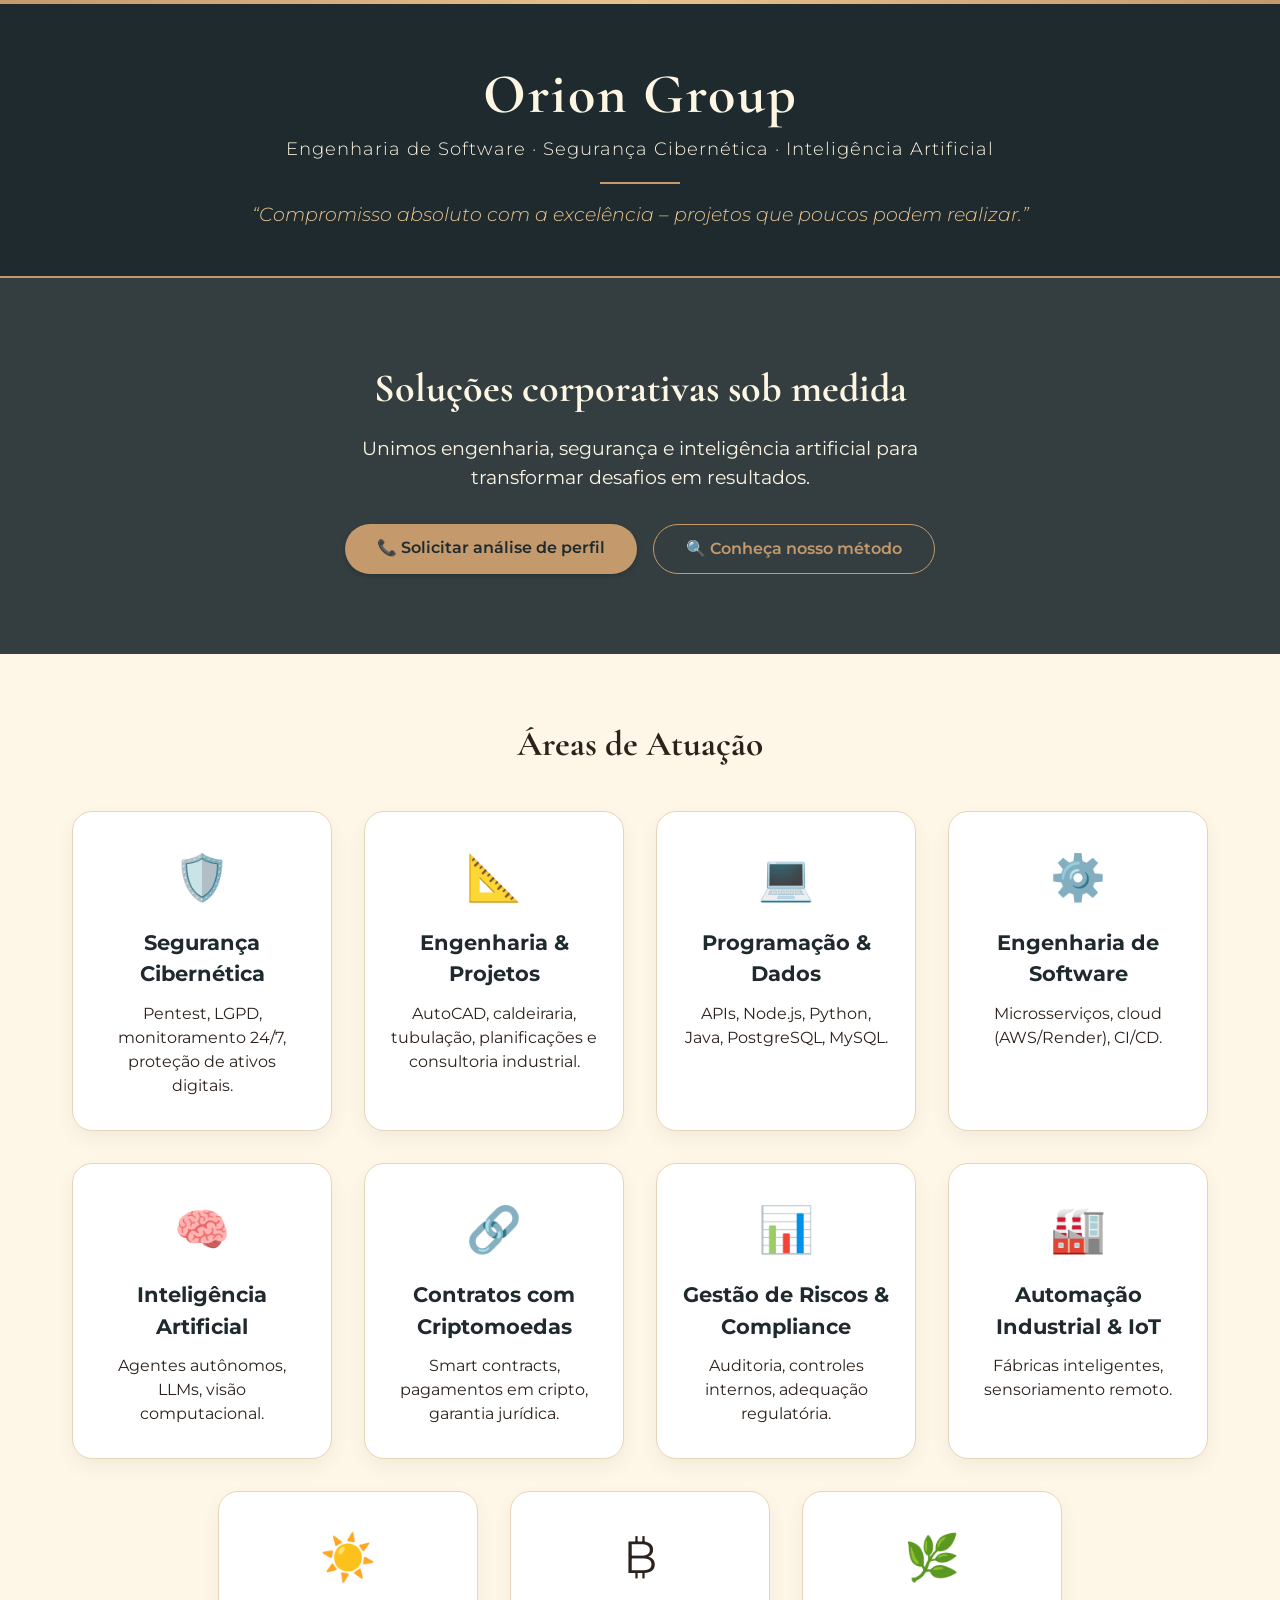
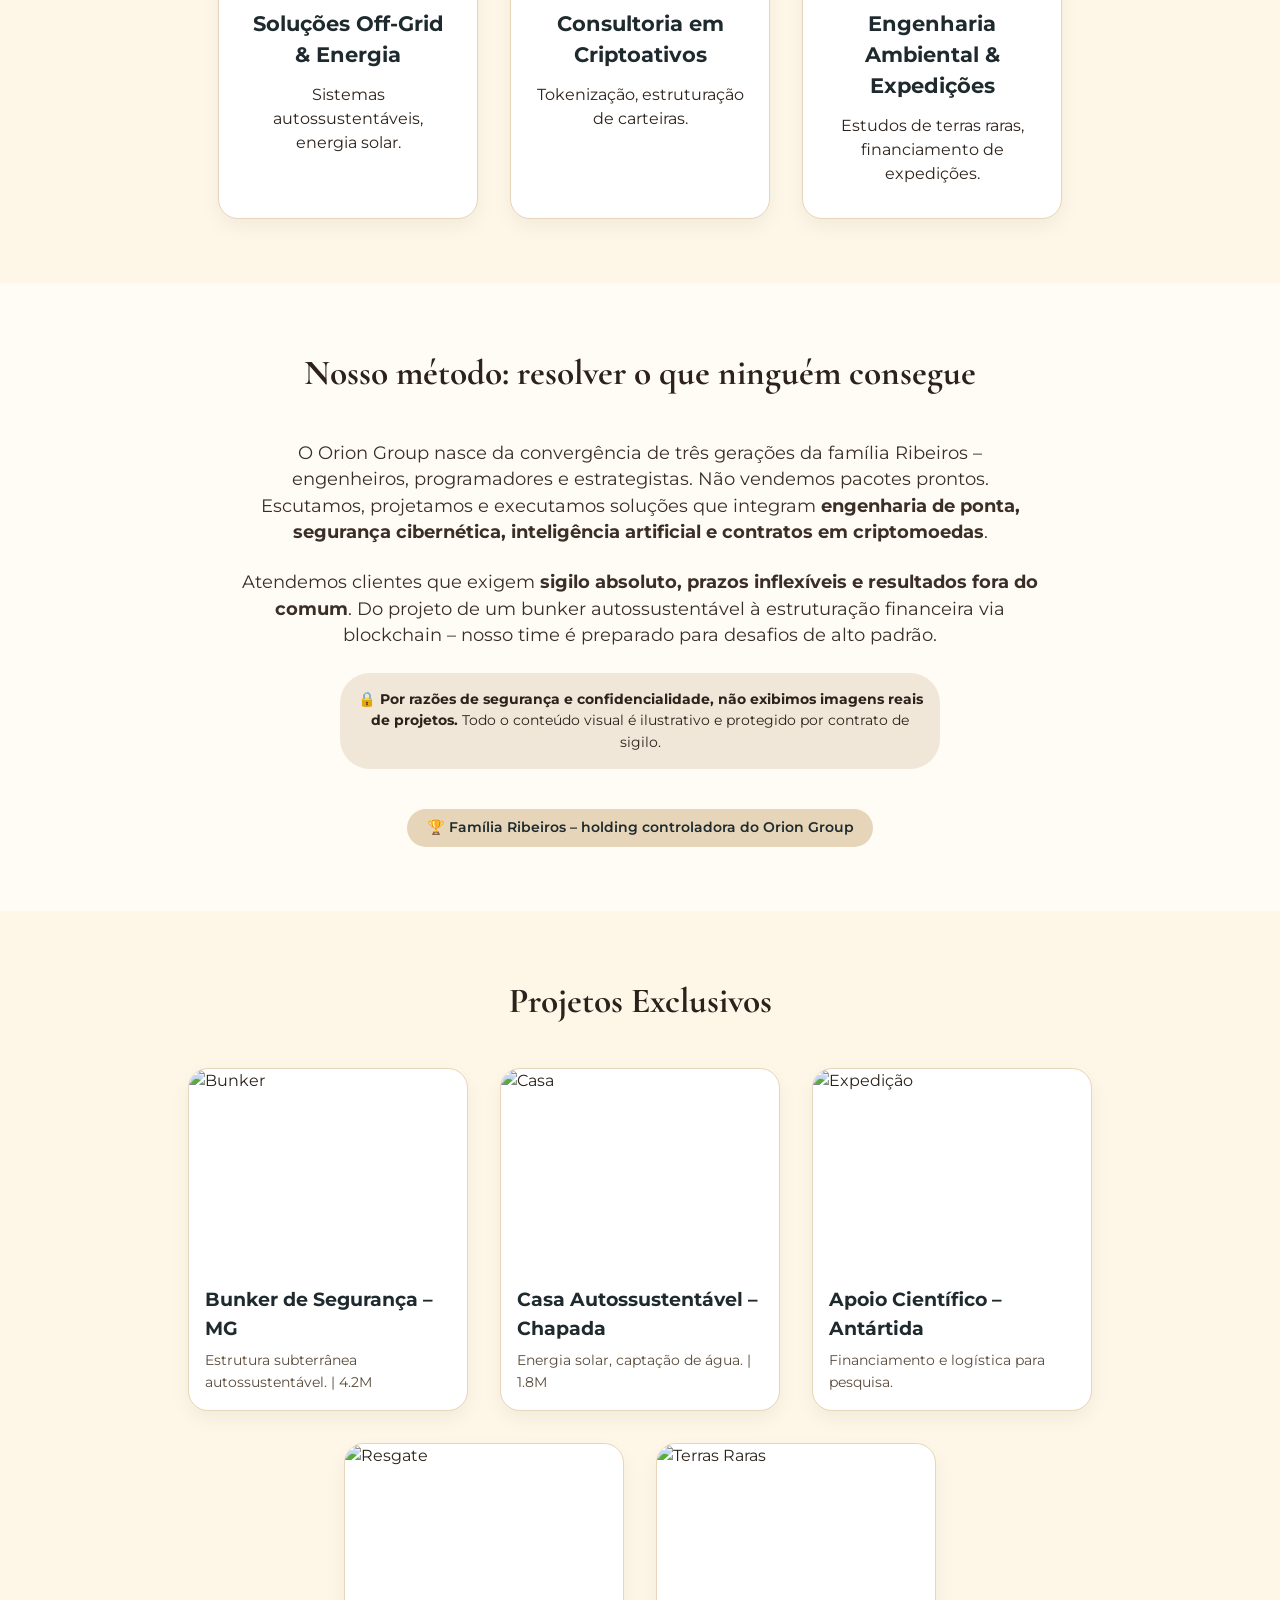
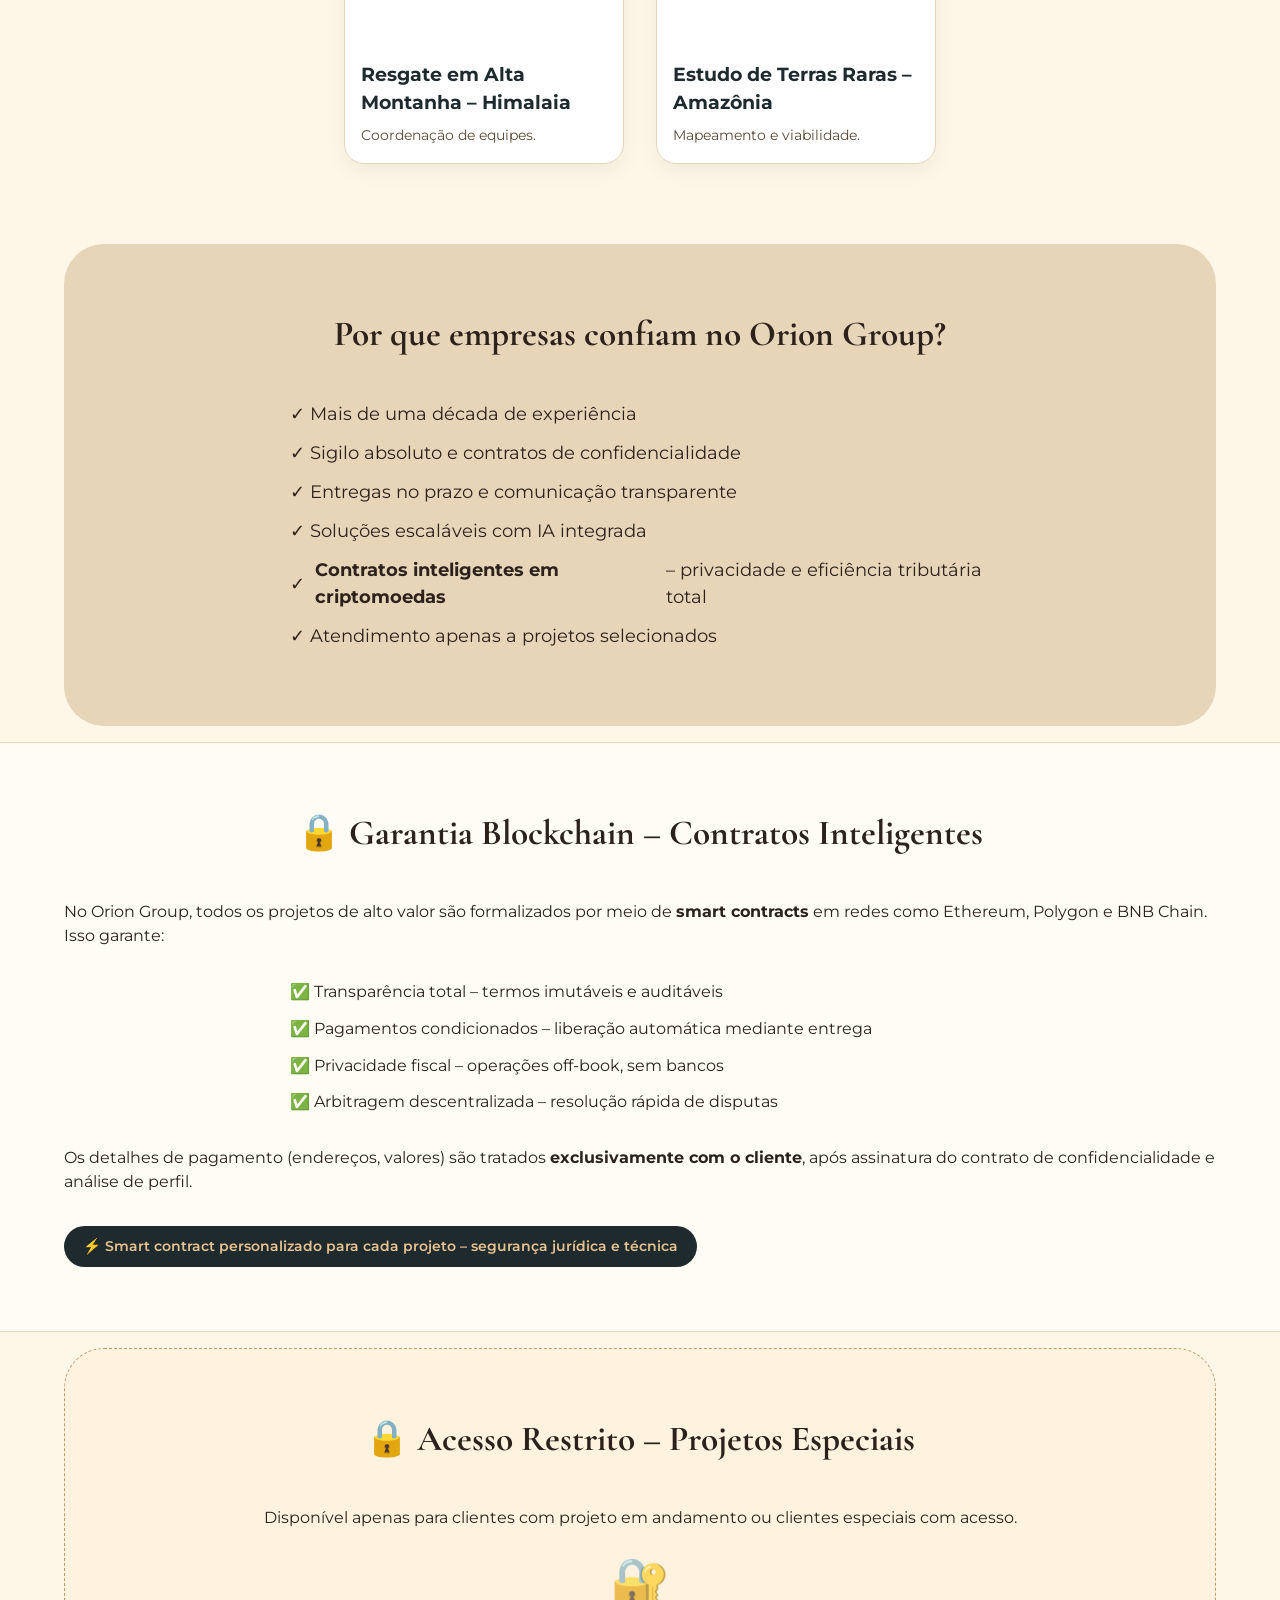
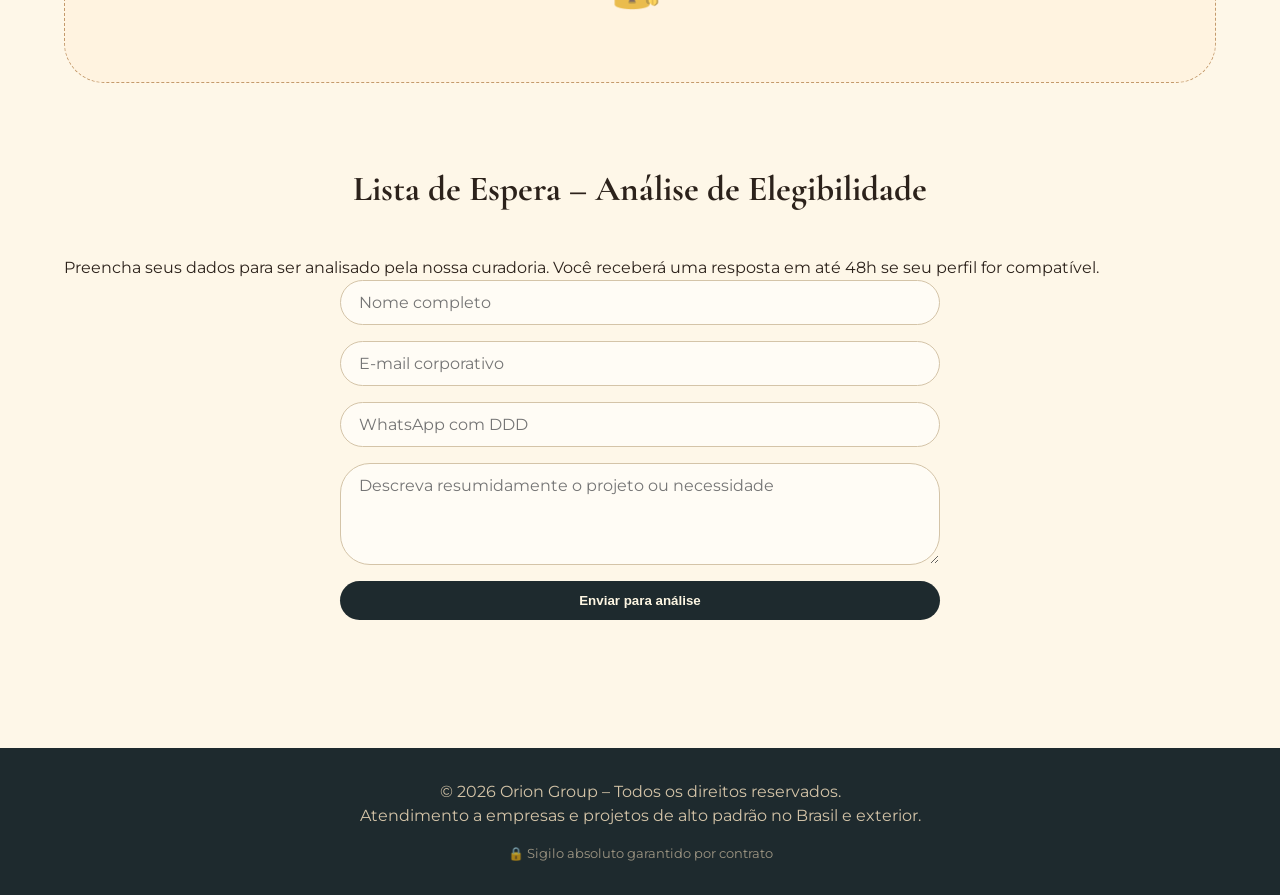
==== commit 3fc1f84c: "Versão final limpa: remove QR/endereços, seção explicativa sobre smart contracts" ====
--- a/index.html
+++ b/index.html
@@ -22,7 +22,10 @@
         <div class="container">
             <h2>Soluções corporativas sob medida</h2>
             <p>Unimos engenharia, segurança e inteligência artificial para transformar desafios em resultados.</p>
-            <a href="#" class="btn-whatsapp" id="whatsapp-btn">📞 Solicitar análise de perfil</a>
+            <div class="hero-buttons">
+                <a href="#" class="btn-whatsapp" id="whatsapp-btn">📞 Solicitar análise de perfil</a>
+                <a href="#metodo" class="btn-metodo">🔍 Conheça nosso método</a>
+            </div>
         </div>
     </section>
 
@@ -30,37 +33,28 @@
         <div class="container">
             <h3>Áreas de Atuação</h3>
             <div class="cards">
-                <div class="card">
-                    <div class="icon">🛡️</div>
-                    <h4>Segurança Cibernética</h4>
-                    <p>Pentest, LGPD, monitoramento 24/7, proteção de ativos digitais.</p>
-                </div>
-                <div class="card">
-                    <div class="icon">📐</div>
-                    <h4>Engenharia & Projetos</h4>
-                    <p>AutoCAD, caldeiraria, tubulação, planificações e consultoria industrial.</p>
-                </div>
-                <div class="card">
-                    <div class="icon">💻</div>
-                    <h4>Programação & Dados</h4>
-                    <p>APIs, Node.js, Python, Java, PostgreSQL, MySQL, performance.</p>
-                </div>
-                <div class="card">
-                    <div class="icon">⚙️</div>
-                    <h4>Engenharia de Software</h4>
-                    <p>Microsserviços, cloud (AWS/Render), CI/CD, automação.</p>
-                </div>
-                <div class="card">
-                    <div class="icon">🧠</div>
-                    <h4>Inteligência Artificial</h4>
-                    <p>Agentes autônomos, LLMs (GPT, Claude), visão computacional.</p>
-                </div>
-                <div class="card">
-                    <div class="icon">🔗</div>
-                    <h4>Contratos com Criptomoedas</h4>
-                    <p>Smart contracts, pagamentos em cripto, garantia jurídica e transparência.</p>
-                </div>
+                <div class="card"><div class="icon">🛡️</div><h4>Segurança Cibernética</h4><p>Pentest, LGPD, monitoramento 24/7, proteção de ativos digitais.</p></div>
+                <div class="card"><div class="icon">📐</div><h4>Engenharia & Projetos</h4><p>AutoCAD, caldeiraria, tubulação, planificações e consultoria industrial.</p></div>
+                <div class="card"><div class="icon">💻</div><h4>Programação & Dados</h4><p>APIs, Node.js, Python, Java, PostgreSQL, MySQL.</p></div>
+                <div class="card"><div class="icon">⚙️</div><h4>Engenharia de Software</h4><p>Microsserviços, cloud (AWS/Render), CI/CD.</p></div>
+                <div class="card"><div class="icon">🧠</div><h4>Inteligência Artificial</h4><p>Agentes autônomos, LLMs, visão computacional.</p></div>
+                <div class="card"><div class="icon">🔗</div><h4>Contratos com Criptomoedas</h4><p>Smart contracts, pagamentos em cripto, garantia jurídica.</p></div>
+                <div class="card"><div class="icon">📊</div><h4>Gestão de Riscos & Compliance</h4><p>Auditoria, controles internos, adequação regulatória.</p></div>
+                <div class="card"><div class="icon">🏭</div><h4>Automação Industrial & IoT</h4><p>Fábricas inteligentes, sensoriamento remoto.</p></div>
+                <div class="card"><div class="icon">☀️</div><h4>Soluções Off‑Grid & Energia</h4><p>Sistemas autossustentáveis, energia solar.</p></div>
+                <div class="card"><div class="icon">₿</div><h4>Consultoria em Criptoativos</h4><p>Tokenização, estruturação de carteiras.</p></div>
+                <div class="card"><div class="icon">🌿</div><h4>Engenharia Ambiental & Expedições</h4><p>Estudos de terras raras, financiamento de expedições.</p></div>
             </div>
+        </div>
+    </section>
+
+    <section id="metodo" class="sobre-nos">
+        <div class="container">
+            <h3>Nosso método: resolver o que ninguém consegue</h3>
+            <p>O Orion Group nasce da convergência de três gerações da família Ribeiros – engenheiros, programadores e estrategistas. Não vendemos pacotes prontos. Escutamos, projetamos e executamos soluções que integram <strong>engenharia de ponta, segurança cibernética, inteligência artificial e contratos em criptomoedas</strong>.</p>
+            <p>Atendemos clientes que exigem <strong>sigilo absoluto, prazos inflexíveis e resultados fora do comum</strong>. Do projeto de um bunker autossustentável à estruturação financeira via blockchain – nosso time é preparado para desafios de alto padrão.</p>
+            <div class="aviso-imagens">🔒 <strong>Por razões de segurança e confidencialidade, não exibimos imagens reais de projetos.</strong> Todo o conteúdo visual é ilustrativo e protegido por contrato de sigilo.</div>
+            <div class="selo-familia">🏆 Família Ribeiros – holding controladora do Orion Group</div>
         </div>
     </section>
 
@@ -68,26 +62,11 @@
         <div class="container">
             <h3>Projetos Exclusivos</h3>
             <div class="portfolio-grid">
-                <div class="portfolio-item">
-                    <img src="https://placehold.co/400x300/e6d5b8/2c221b?text=Bunker+MG" alt="Bunker">
-                    <h4>Bunker de Segurança Máxima – MG</h4>
-                    <p>Estrutura subterrânea autossustentável com monitoramento remoto. | 4.2M</p>
-                </div>
-                <div class="portfolio-item">
-                    <img src="https://placehold.co/400x300/e6d5b8/2c221b?text=Casa+Autossustentável" alt="Casa Autossustentável">
-                    <h4>Casa Autossustentável – Chapada dos Veadeiros</h4>
-                    <p>Energia solar, captação de água, isolamento térmico. | 1.8M</p>
-                </div>
-                <div class="portfolio-item">
-                    <img src="https://placehold.co/400x300/e6d5b8/2c221b?text=Expedição+Antártida" alt="Expedição Antártida">
-                    <h4>Apoio Científico – Antártida</h4>
-                    <p>Financiamento e logística para pesquisa climática.</p>
-                </div>
-                <div class="portfolio-item">
-                    <img src="https://placehold.co/400x300/e6d5b8/2c221b?text=Resgate+Himalaia" alt="Resgate Himalaia">
-                    <h4>Resgate em Alta Montanha – Himalaia</h4>
-                    <p>Coordenação de equipe de alpinistas e helicópteros.</p>
-                </div>
+                <div class="portfolio-item"><img src="https://placehold.co/400x300/e6d5b8/2c221b?text=Bunker+MG" alt="Bunker"><h4>Bunker de Segurança – MG</h4><p>Estrutura subterrânea autossustentável. | 4.2M</p></div>
+                <div class="portfolio-item"><img src="https://placehold.co/400x300/e6d5b8/2c221b?text=Casa+Autossustentável" alt="Casa"><h4>Casa Autossustentável – Chapada</h4><p>Energia solar, captação de água. | 1.8M</p></div>
+                <div class="portfolio-item"><img src="https://placehold.co/400x300/e6d5b8/2c221b?text=Expedição+Antártida" alt="Expedição"><h4>Apoio Científico – Antártida</h4><p>Financiamento e logística para pesquisa.</p></div>
+                <div class="portfolio-item"><img src="https://placehold.co/400x300/e6d5b8/2c221b?text=Resgate+Himalaia" alt="Resgate"><h4>Resgate em Alta Montanha – Himalaia</h4><p>Coordenação de equipes.</p></div>
+                <div class="portfolio-item"><img src="https://placehold.co/400x300/e6d5b8/2c221b?text=Terras+Raras" alt="Terras Raras"><h4>Estudo de Terras Raras – Amazônia</h4><p>Mapeamento e viabilidade.</p></div>
             </div>
         </div>
     </section>
@@ -96,13 +75,26 @@
         <div class="container">
             <h3>Por que empresas confiam no Orion Group?</h3>
             <ul>
-                <li>✓ Mais de uma década de experiência em setores críticos</li>
-                <li>✓ Sigilo absoluto e contratos de confidencialidade</li>
-                <li>✓ Entregas no prazo e comunicação transparente</li>
-                <li>✓ Soluções escaláveis com IA integrada</li>
+                <li>✓ Mais de uma década de experiência</li><li>✓ Sigilo absoluto e contratos de confidencialidade</li>
+                <li>✓ Entregas no prazo e comunicação transparente</li><li>✓ Soluções escaláveis com IA integrada</li>
                 <li>✓ <strong>Contratos inteligentes em criptomoedas</strong> – privacidade e eficiência tributária total</li>
-                <li>✓ Atendimento apenas a projetos selecionados – sua confiança é nosso patrimônio</li>
+                <li>✓ Atendimento apenas a projetos selecionados</li>
             </ul>
+        </div>
+    </section>
+
+    <section class="smart-contracts">
+        <div class="container">
+            <h3>🔒 Garantia Blockchain – Contratos Inteligentes</h3>
+            <p>No Orion Group, todos os projetos de alto valor são formalizados por meio de <strong>smart contracts</strong> em redes como Ethereum, Polygon e BNB Chain. Isso garante:</p>
+            <ul class="contrato-lista">
+                <li>✅ Transparência total – termos imutáveis e auditáveis</li>
+                <li>✅ Pagamentos condicionados – liberação automática mediante entrega</li>
+                <li>✅ Privacidade fiscal – operações off‑book, sem bancos</li>
+                <li>✅ Arbitragem descentralizada – resolução rápida de disputas</li>
+            </ul>
+            <p>Os detalhes de pagamento (endereços, valores) são tratados <strong>exclusivamente com o cliente</strong>, após assinatura do contrato de confidencialidade e análise de perfil.</p>
+            <div class="selo-blockchain">⚡ Smart contract personalizado para cada projeto – segurança jurídica e técnica</div>
         </div>
     </section>
 
@@ -133,6 +125,7 @@
         <div class="container">
             <p>© 2026 Orion Group – Todos os direitos reservados.</p>
             <p>Atendimento a empresas e projetos de alto padrão no Brasil e exterior.</p>
+            <div class="selo-sigilo">🔒 Sigilo absoluto garantido por contrato</div>
         </div>
     </footer>
 
--- a/style.css
+++ b/style.css
@@ -1,283 +1,53 @@
-* {
-    margin: 0;
-    padding: 0;
-    box-sizing: border-box;
-}
-
-body {
-    font-family: 'Montserrat', sans-serif;
-    background: #fef7e8;
-    color: #2c221b;
-    line-height: 1.5;
-}
-
-.gold-bar {
-    height: 4px;
-    background: linear-gradient(90deg, #c49a6c, #e8c28e, #c49a6c);
-}
-
-.container {
-    max-width: 1200px;
-    margin: 0 auto;
-    padding: 0 24px;
-}
-
-header {
-    background: #1e2a2e;
-    color: #fdf6e3;
-    padding: 3rem 0;
-    text-align: center;
-    border-bottom: 2px solid #c49a6c;
-}
-
-header h1 {
-    font-family: 'Cormorant Garamond', serif;
-    font-size: 3.5rem;
-    font-weight: 700;
-    letter-spacing: 2px;
-    margin-bottom: 0.5rem;
-}
-
-.subtitle {
-    font-size: 1.1rem;
-    font-weight: 300;
-    letter-spacing: 1px;
-    margin-bottom: 1.2rem;
-}
-
-.divider {
-    width: 80px;
-    height: 2px;
-    background: #c49a6c;
-    margin: 1rem auto;
-}
-
-.slogan {
-    font-style: italic;
-    font-size: 1.2rem;
-    font-weight: 300;
-    color: #e8c28e;
-}
-
-.hero {
-    background: linear-gradient(rgba(30,42,46,0.9), rgba(30,42,46,0.9)), url('https://www.transparenttextures.com/patterns/old-map.png');
-    background-size: cover;
-    color: #fdf6e3;
-    text-align: center;
-    padding: 5rem 0;
-}
-
-.hero h2 {
-    font-family: 'Cormorant Garamond', serif;
-    font-size: 2.5rem;
-    margin-bottom: 1rem;
-    font-weight: 600;
-}
-
-.hero p {
-    font-size: 1.2rem;
-    max-width: 600px;
-    margin: 0 auto 2rem;
-}
-
-.btn-whatsapp {
-    background: #c49a6c;
-    color: #1e2a2e;
-    padding: 12px 32px;
-    border-radius: 40px;
-    text-decoration: none;
-    font-weight: 600;
-    display: inline-block;
-    transition: all 0.3s;
-    box-shadow: 0 2px 5px rgba(0,0,0,0.2);
-    font-size: 1rem;
-}
-
-.btn-whatsapp:hover {
-    background: #e8c28e;
-    transform: scale(1.02);
-}
-
-.servicos, .portfolio, .diferencial, .acesso-restrito, .contato {
-    padding: 4rem 0;
-}
-
-.servicos h3, .portfolio h3, .diferencial h3, .acesso-restrito h3, .contato h3 {
-    font-family: 'Cormorant Garamond', serif;
-    font-size: 2.2rem;
-    text-align: center;
-    margin-bottom: 2.5rem;
-    color: #2c221b;
-    font-weight: 600;
-}
-
-.cards {
-    display: flex;
-    flex-wrap: wrap;
-    justify-content: center;
-    gap: 2rem;
-}
-
-.card {
-    background: white;
-    border-radius: 20px;
-    padding: 2rem 1.5rem;
-    width: 260px;
-    text-align: center;
-    box-shadow: 0 8px 20px rgba(0,0,0,0.05);
-    transition: all 0.3s;
-    border: 1px solid #e6d5b8;
-}
-
-.card:hover {
-    transform: translateY(-6px);
-    border-color: #c49a6c;
-    box-shadow: 0 15px 30px rgba(0,0,0,0.1);
-}
-
-.icon {
-    font-size: 2.8rem;
-    margin-bottom: 1rem;
-}
-
-.card h4 {
-    font-size: 1.3rem;
-    margin-bottom: 0.8rem;
-    color: #1e2a2e;
-}
-
-.portfolio-grid {
-    display: flex;
-    flex-wrap: wrap;
-    gap: 2rem;
-    justify-content: center;
-}
-
-.portfolio-item {
-    background: white;
-    border-radius: 20px;
-    overflow: hidden;
-    width: 280px;
-    box-shadow: 0 8px 20px rgba(0,0,0,0.05);
-    transition: 0.3s;
-    border: 1px solid #e6d5b8;
-}
-
-.portfolio-item:hover {
-    transform: translateY(-5px);
-    border-color: #c49a6c;
-}
-
-.portfolio-item img {
-    width: 100%;
-    height: 200px;
-    object-fit: cover;
-    display: block;
-}
-
-.portfolio-item h4 {
-    font-size: 1.2rem;
-    margin: 1rem 1rem 0.5rem;
-    color: #1e2a2e;
-}
-
-.portfolio-item p {
-    font-size: 0.9rem;
-    margin: 0 1rem 1rem;
-    color: #5a4a3a;
-}
-
-.diferencial {
-    background: #e6d5b8;
-    border-radius: 40px;
-    margin: 1rem auto;
-    width: 90%;
-}
-
-.diferencial ul {
-    list-style: none;
-    max-width: 700px;
-    margin: 0 auto;
-    font-size: 1.1rem;
-}
-
-.diferencial li {
-    margin-bottom: 0.8rem;
-    display: flex;
-    align-items: center;
-    gap: 10px;
-}
-
-.acesso-restrito {
-    background: #fff3e0;
-    border-radius: 40px;
-    margin: 1rem auto;
-    width: 90%;
-    text-align: center;
-    border: 1px dashed #c49a6c;
-}
-
-.cadeado {
-    font-size: 3rem;
-    margin-top: 1rem;
-    opacity: 0.7;
-}
-
-.contato form {
-    max-width: 600px;
-    margin: 0 auto;
-    display: flex;
-    flex-direction: column;
-    gap: 1rem;
-}
-
-input, textarea {
-    padding: 12px 18px;
-    border: 1px solid #d4c4a8;
-    border-radius: 30px;
-    font-family: inherit;
-    font-size: 1rem;
-    background: #fffcf5;
-}
-
-input:focus, textarea:focus {
-    outline: none;
-    border-color: #c49a6c;
-    box-shadow: 0 0 0 2px rgba(196,154,108,0.2);
-}
-
-button {
-    background: #1e2a2e;
-    color: #fdf6e3;
-    border: none;
-    padding: 12px;
-    border-radius: 40px;
-    font-weight: 600;
-    cursor: pointer;
-    transition: background 0.2s;
-}
-
-button:hover {
-    background: #c49a6c;
-    color: #1e2a2e;
-}
-
-footer {
-    background: #1e2a2e;
-    color: #d4c4a8;
-    text-align: center;
-    padding: 2rem;
-    margin-top: 3rem;
-}
-
-#form-status {
-    text-align: center;
-    margin-top: 1rem;
-    font-weight: 600;
-}
-
-@media (max-width: 768px) {
-    header h1 { font-size: 2.2rem; }
-    .hero h2 { font-size: 1.8rem; }
-    .cards, .portfolio-grid { flex-direction: column; align-items: center; }
-}
+* { margin:0; padding:0; box-sizing:border-box; }
+body { font-family:'Montserrat',sans-serif; background:#fef7e8; color:#2c221b; line-height:1.5; }
+.gold-bar { height:4px; background:linear-gradient(90deg,#c49a6c,#e8c28e,#c49a6c); }
+.container { max-width:1200px; margin:0 auto; padding:0 24px; }
+header { background:#1e2a2e; color:#fdf6e3; padding:3rem 0; text-align:center; border-bottom:2px solid #c49a6c; }
+header h1 { font-family:'Cormorant Garamond',serif; font-size:3.5rem; font-weight:700; letter-spacing:2px; }
+.subtitle { font-size:1.1rem; font-weight:300; letter-spacing:1px; margin-bottom:1.2rem; }
+.divider { width:80px; height:2px; background:#c49a6c; margin:1rem auto; }
+.slogan { font-style:italic; font-size:1.2rem; font-weight:300; color:#e8c28e; }
+.hero { background:linear-gradient(rgba(30,42,46,0.9),rgba(30,42,46,0.9)),url('https://www.transparenttextures.com/patterns/old-map.png'); background-size:cover; color:#fdf6e3; text-align:center; padding:5rem 0; }
+.hero h2 { font-family:'Cormorant Garamond',serif; font-size:2.5rem; margin-bottom:1rem; }
+.hero p { font-size:1.2rem; max-width:600px; margin:0 auto 2rem; }
+.hero-buttons { display:flex; justify-content:center; gap:1rem; flex-wrap:wrap; }
+.btn-whatsapp,.btn-metodo { padding:12px 32px; border-radius:40px; text-decoration:none; font-weight:600; display:inline-block; transition:all 0.3s; font-size:1rem; }
+.btn-whatsapp { background:#c49a6c; color:#1e2a2e; box-shadow:0 2px 5px rgba(0,0,0,0.2); }
+.btn-whatsapp:hover { background:#e8c28e; transform:scale(1.02); }
+.btn-metodo { background:transparent; border:1px solid #c49a6c; color:#c49a6c; }
+.btn-metodo:hover { background:#c49a6c; color:#1e2a2e; transform:scale(1.02); }
+.servicos,.portfolio,.diferencial,.smart-contracts,.acesso-restrito,.contato,.sobre-nos { padding:4rem 0; }
+.servicos h3,.portfolio h3,.diferencial h3,.smart-contracts h3,.acesso-restrito h3,.contato h3,.sobre-nos h3 { font-family:'Cormorant Garamond',serif; font-size:2.2rem; text-align:center; margin-bottom:2.5rem; color:#2c221b; }
+.cards { display:flex; flex-wrap:wrap; justify-content:center; gap:2rem; }
+.card { background:white; border-radius:20px; padding:2rem 1.5rem; width:260px; text-align:center; box-shadow:0 8px 20px rgba(0,0,0,0.05); border:1px solid #e6d5b8; transition:all 0.3s; }
+.card:hover { transform:translateY(-6px); border-color:#c49a6c; }
+.icon { font-size:2.8rem; margin-bottom:1rem; }
+.card h4 { font-size:1.3rem; margin-bottom:0.8rem; color:#1e2a2e; }
+.portfolio-grid { display:flex; flex-wrap:wrap; gap:2rem; justify-content:center; }
+.portfolio-item { background:white; border-radius:20px; overflow:hidden; width:280px; box-shadow:0 8px 20px rgba(0,0,0,0.05); border:1px solid #e6d5b8; transition:0.3s; }
+.portfolio-item:hover { transform:translateY(-5px); border-color:#c49a6c; }
+.portfolio-item img { width:100%; height:200px; object-fit:cover; display:block; }
+.portfolio-item h4 { font-size:1.2rem; margin:1rem 1rem 0.5rem; color:#1e2a2e; }
+.portfolio-item p { font-size:0.9rem; margin:0 1rem 1rem; color:#5a4a3a; }
+.diferencial { background:#e6d5b8; border-radius:40px; margin:1rem auto; width:90%; }
+.diferencial ul { list-style:none; max-width:700px; margin:0 auto; font-size:1.1rem; }
+.diferencial li { margin-bottom:0.8rem; display:flex; align-items:center; gap:10px; }
+.sobre-nos { background:#fffcf5; text-align:center; scroll-margin-top:2rem; }
+.sobre-nos p { max-width:800px; margin:0 auto 1.5rem; font-size:1.1rem; color:#3a2e26; }
+.aviso-imagens { background:#f0e7d8; padding:1rem; border-radius:30px; max-width:600px; margin:1.5rem auto; font-size:0.9rem; }
+.selo-familia { background:#e6d5b8; display:inline-block; padding:0.5rem 1.2rem; border-radius:40px; font-size:0.9rem; font-weight:600; color:#1e2a2e; margin-top:1rem; }
+.smart-contracts { background:#fffcf5; border-top:1px solid #e6d5b8; border-bottom:1px solid #e6d5b8; }
+.contrato-lista { max-width:700px; margin:2rem auto; list-style:none; text-align:left; }
+.contrato-lista li { margin-bottom:0.8rem; font-size:1rem; display:flex; align-items:center; gap:10px; }
+.selo-blockchain { background:#1e2a2e; color:#e8c28e; display:inline-block; padding:0.6rem 1.2rem; border-radius:40px; font-weight:600; margin-top:2rem; font-size:0.9rem; }
+.acesso-restrito { background:#fff3e0; border-radius:40px; margin:1rem auto; width:90%; text-align:center; border:1px dashed #c49a6c; }
+.cadeado { font-size:3rem; margin-top:1rem; opacity:0.7; }
+.contato form { max-width:600px; margin:0 auto; display:flex; flex-direction:column; gap:1rem; }
+input,textarea { padding:12px 18px; border:1px solid #d4c4a8; border-radius:30px; font-family:inherit; font-size:1rem; background:#fffcf5; }
+input:focus,textarea:focus { outline:none; border-color:#c49a6c; box-shadow:0 0 0 2px rgba(196,154,108,0.2); }
+button { background:#1e2a2e; color:#fdf6e3; border:none; padding:12px; border-radius:40px; font-weight:600; cursor:pointer; transition:background 0.2s; }
+button:hover { background:#c49a6c; color:#1e2a2e; }
+footer { background:#1e2a2e; color:#d4c4a8; text-align:center; padding:2rem; margin-top:3rem; }
+.selo-sigilo { font-size:0.8rem; margin-top:1rem; opacity:0.7; }
+#form-status { text-align:center; margin-top:1rem; font-weight:600; }
+@media (max-width:768px) { header h1 { font-size:2.2rem; } .hero h2 { font-size:1.8rem; } .cards,.portfolio-grid { flex-direction:column; align-items:center; } .hero-buttons { flex-direction:column; align-items:center; } }
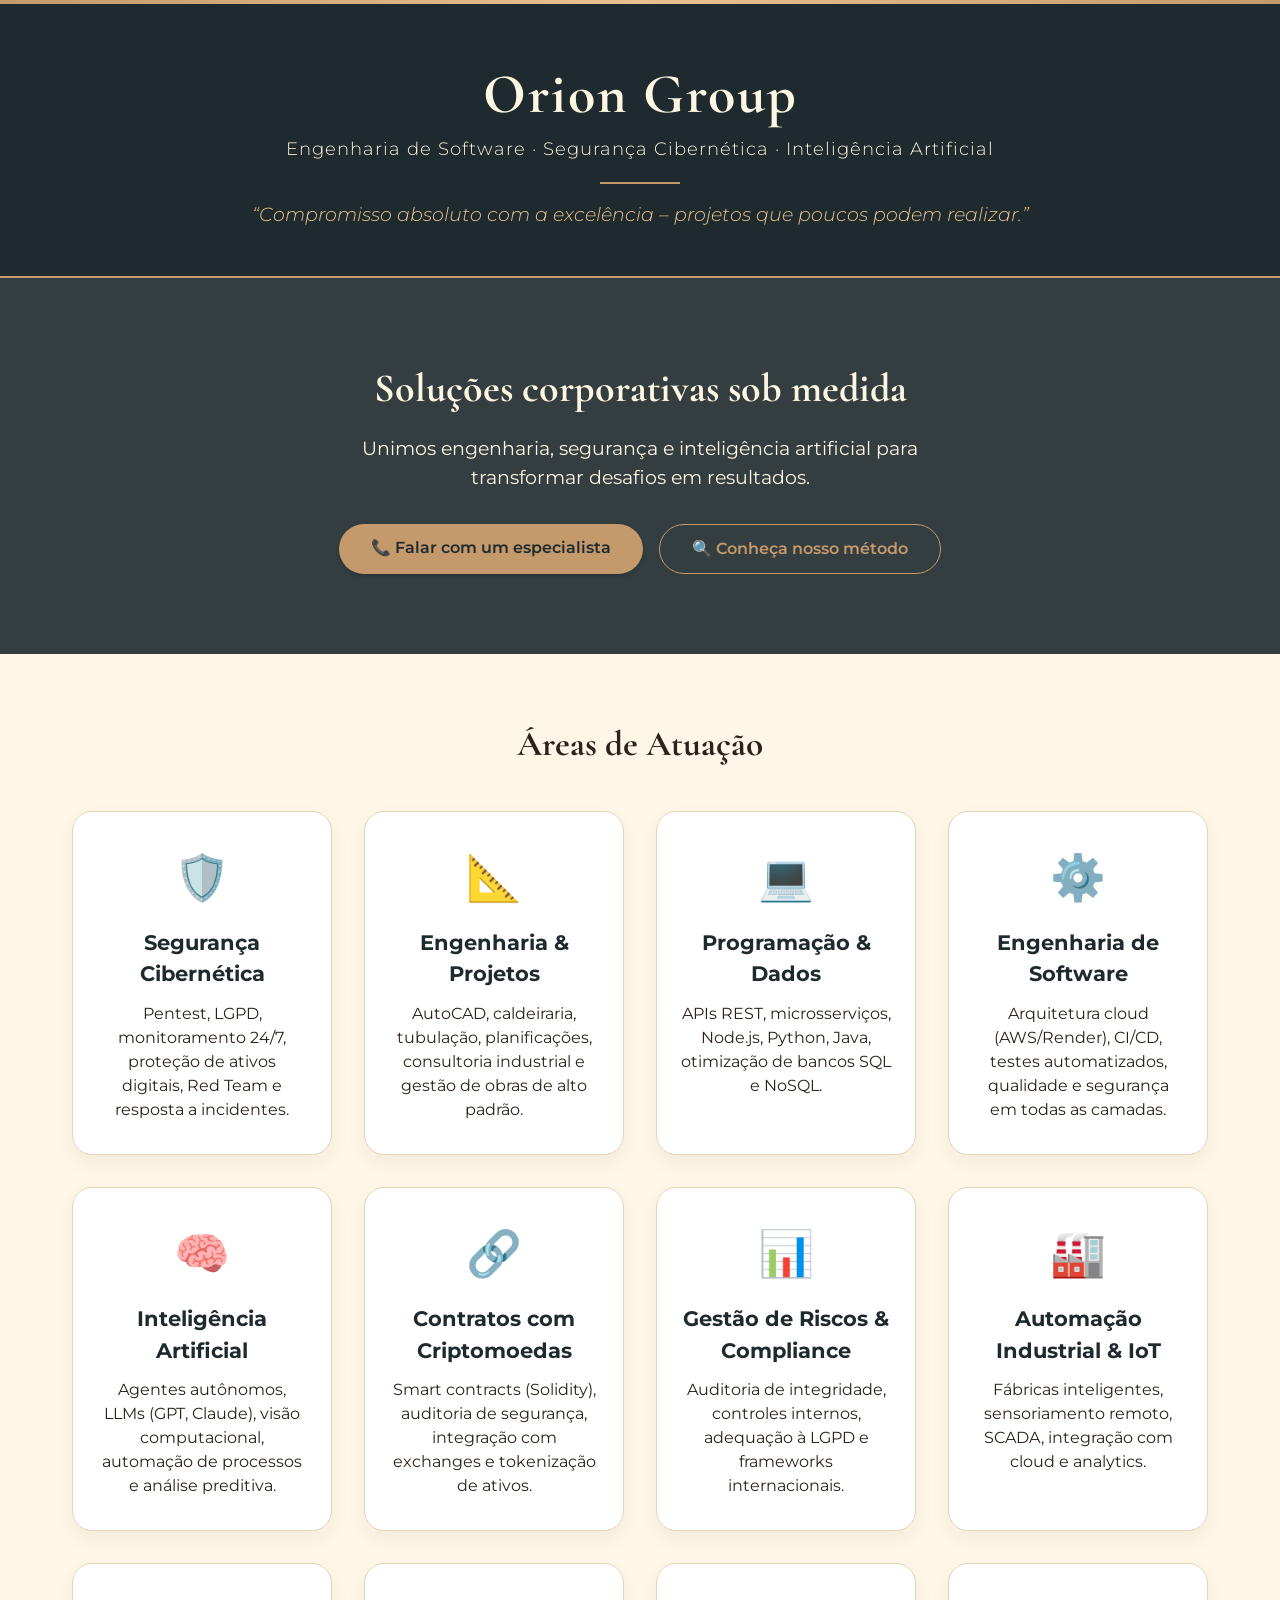
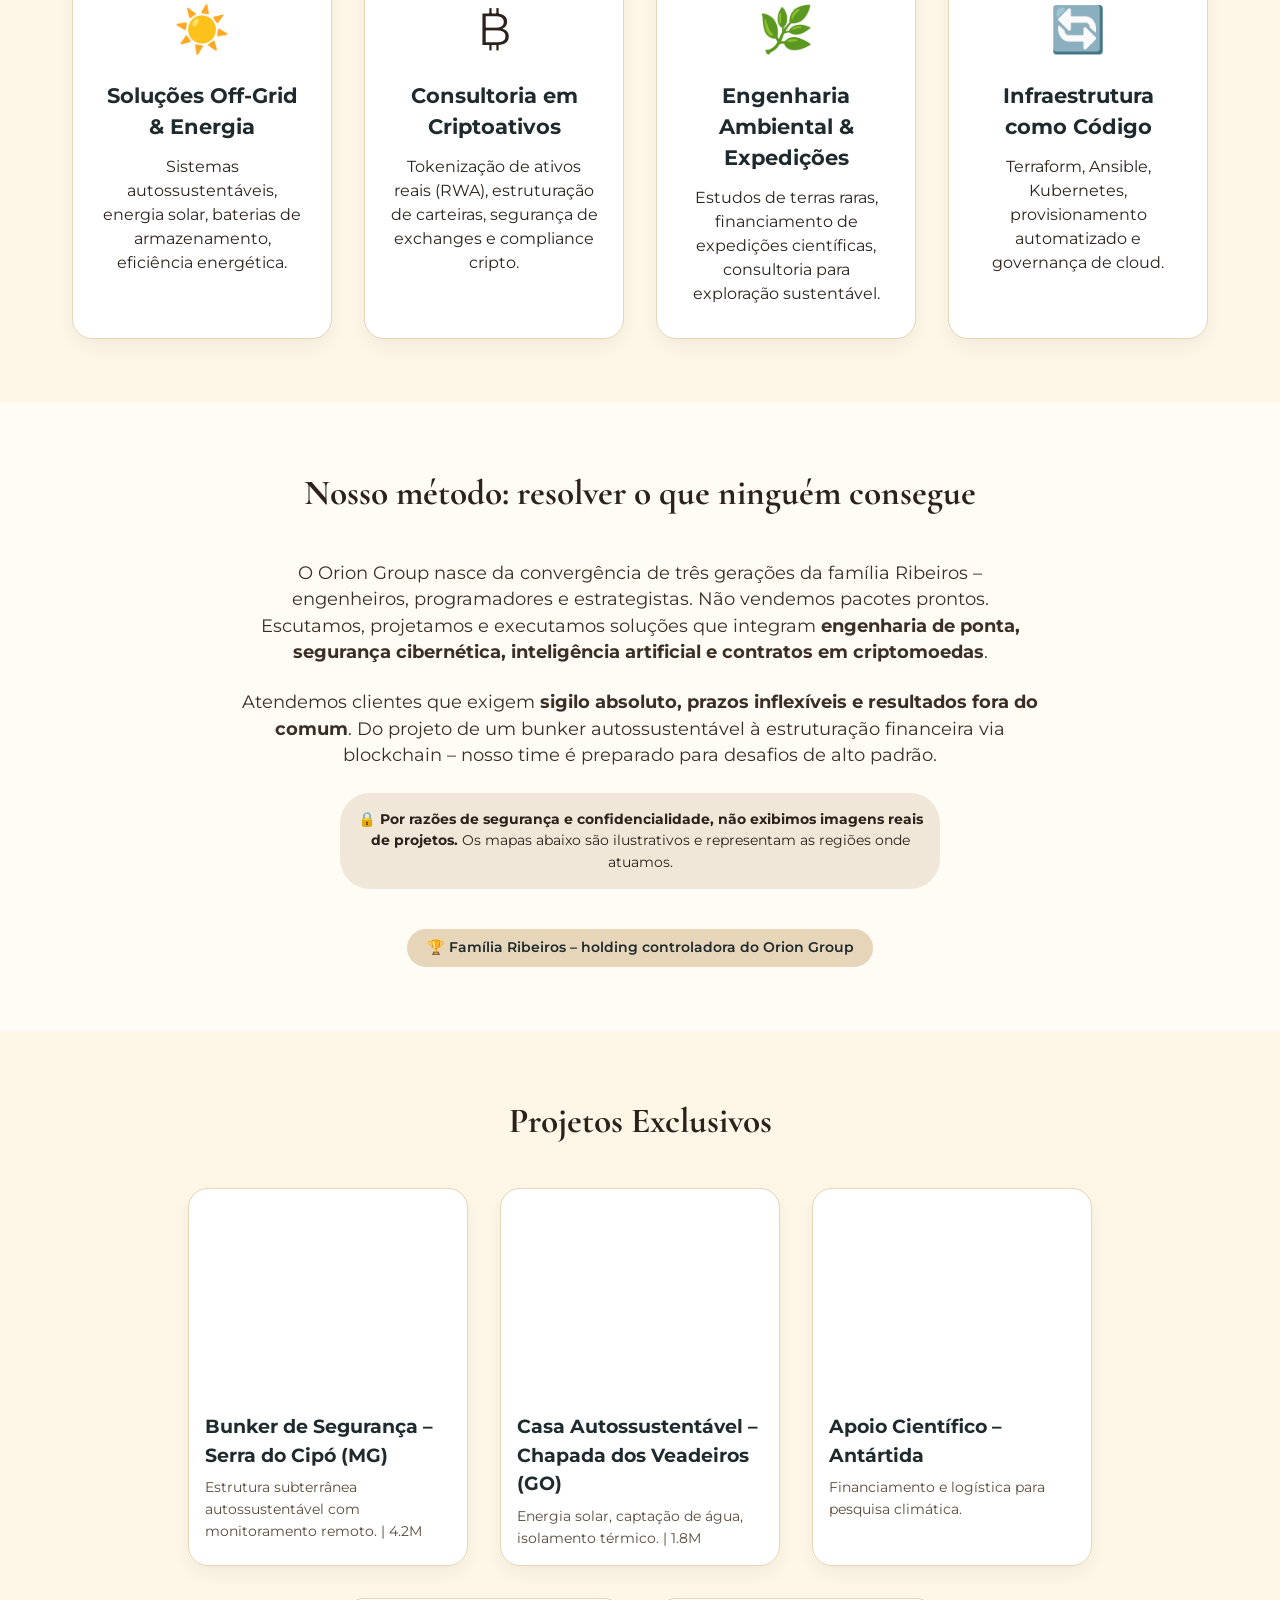
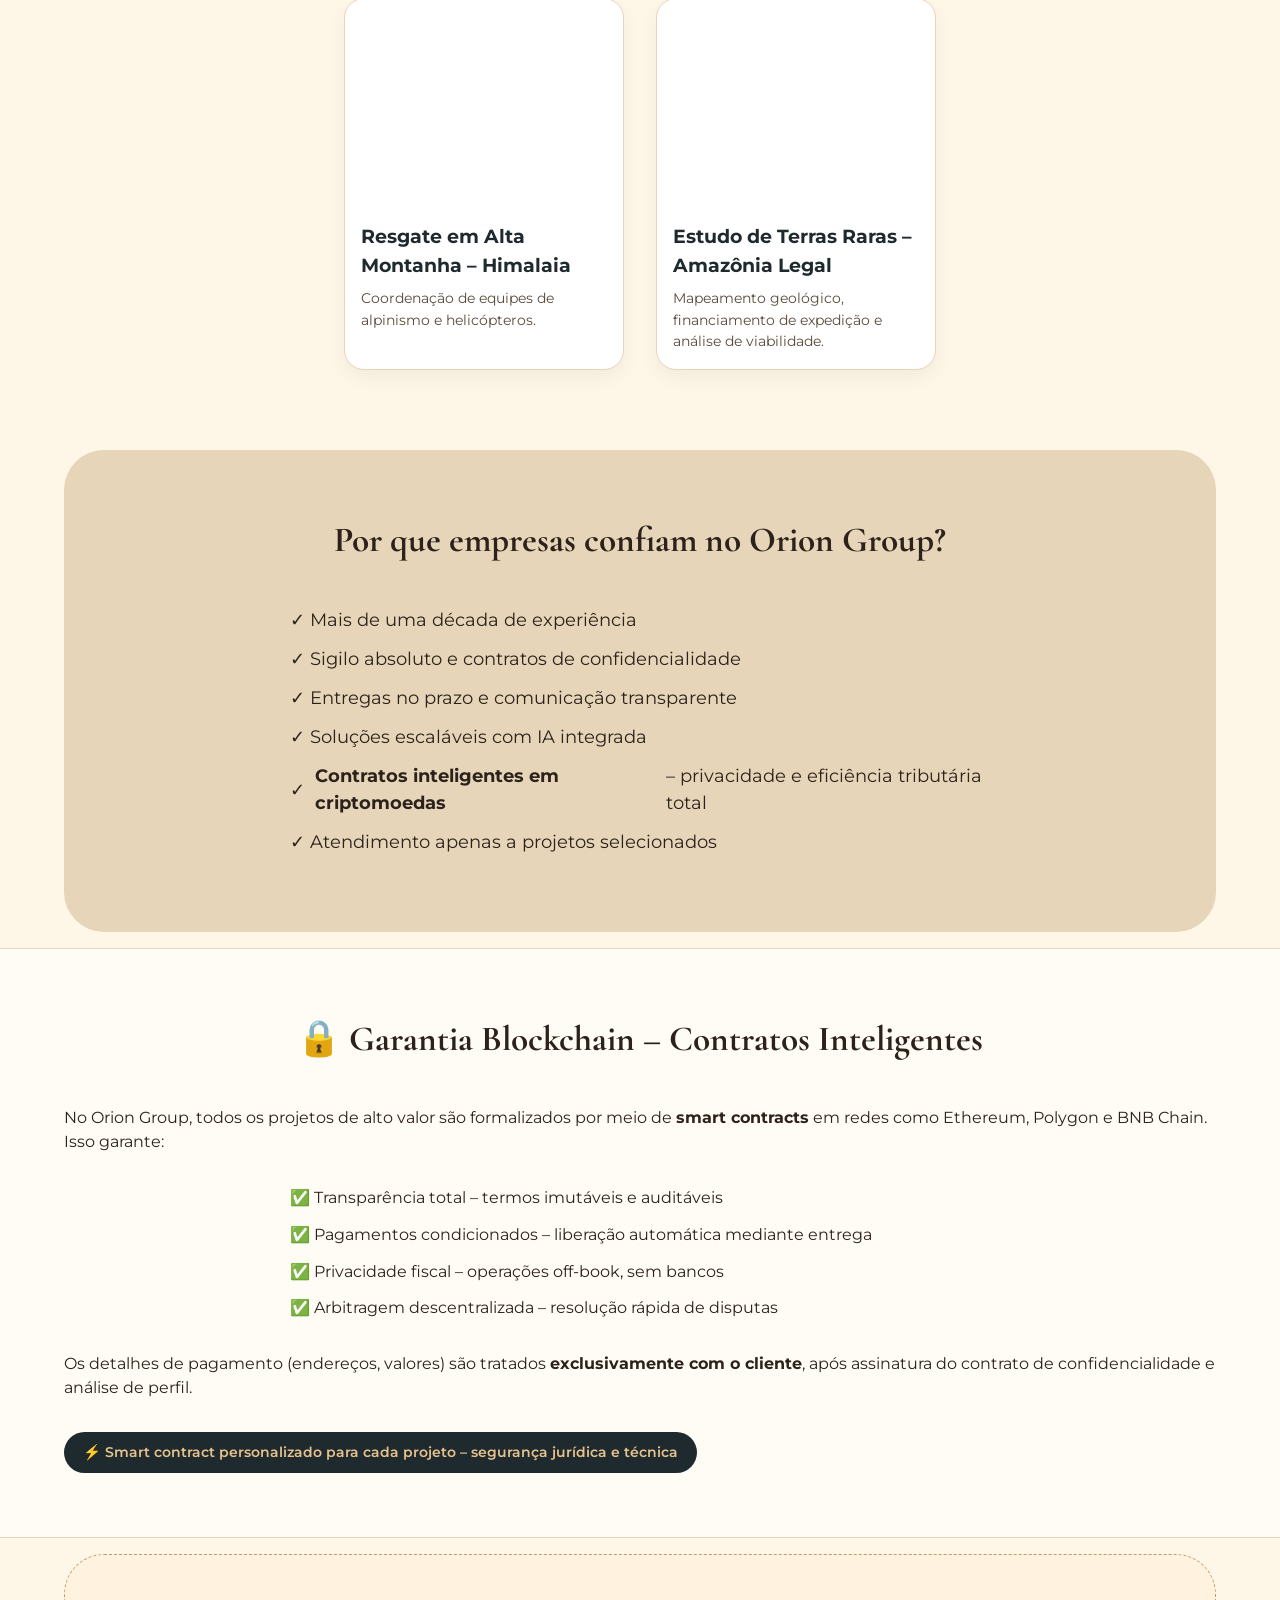
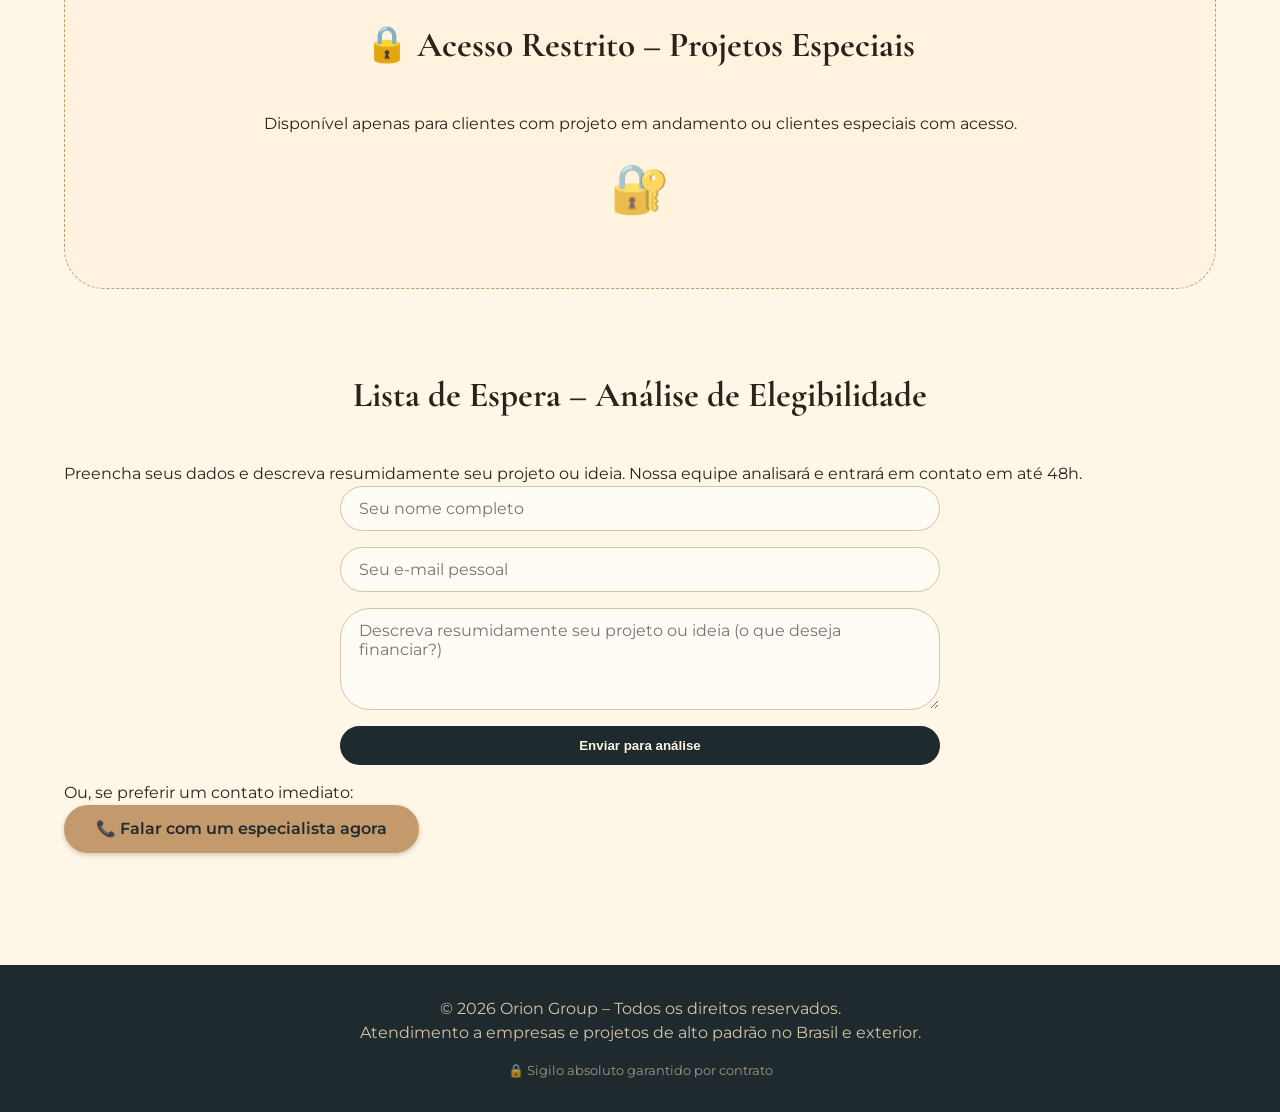
==== commit 33566e5c: "Trigger rebuild" ====
--- a/index.html
+++ b/index.html
@@ -23,7 +23,7 @@
             <h2>Soluções corporativas sob medida</h2>
             <p>Unimos engenharia, segurança e inteligência artificial para transformar desafios em resultados.</p>
             <div class="hero-buttons">
-                <a href="#" class="btn-whatsapp" id="whatsapp-btn">📞 Solicitar análise de perfil</a>
+                <a href="#" class="btn-whatsapp" id="whatsapp-btn">📞 Falar com um especialista</a>
                 <a href="#metodo" class="btn-metodo">🔍 Conheça nosso método</a>
             </div>
         </div>
@@ -33,17 +33,18 @@
         <div class="container">
             <h3>Áreas de Atuação</h3>
             <div class="cards">
-                <div class="card"><div class="icon">🛡️</div><h4>Segurança Cibernética</h4><p>Pentest, LGPD, monitoramento 24/7, proteção de ativos digitais.</p></div>
-                <div class="card"><div class="icon">📐</div><h4>Engenharia & Projetos</h4><p>AutoCAD, caldeiraria, tubulação, planificações e consultoria industrial.</p></div>
-                <div class="card"><div class="icon">💻</div><h4>Programação & Dados</h4><p>APIs, Node.js, Python, Java, PostgreSQL, MySQL.</p></div>
-                <div class="card"><div class="icon">⚙️</div><h4>Engenharia de Software</h4><p>Microsserviços, cloud (AWS/Render), CI/CD.</p></div>
-                <div class="card"><div class="icon">🧠</div><h4>Inteligência Artificial</h4><p>Agentes autônomos, LLMs, visão computacional.</p></div>
-                <div class="card"><div class="icon">🔗</div><h4>Contratos com Criptomoedas</h4><p>Smart contracts, pagamentos em cripto, garantia jurídica.</p></div>
-                <div class="card"><div class="icon">📊</div><h4>Gestão de Riscos & Compliance</h4><p>Auditoria, controles internos, adequação regulatória.</p></div>
-                <div class="card"><div class="icon">🏭</div><h4>Automação Industrial & IoT</h4><p>Fábricas inteligentes, sensoriamento remoto.</p></div>
-                <div class="card"><div class="icon">☀️</div><h4>Soluções Off‑Grid & Energia</h4><p>Sistemas autossustentáveis, energia solar.</p></div>
-                <div class="card"><div class="icon">₿</div><h4>Consultoria em Criptoativos</h4><p>Tokenização, estruturação de carteiras.</p></div>
-                <div class="card"><div class="icon">🌿</div><h4>Engenharia Ambiental & Expedições</h4><p>Estudos de terras raras, financiamento de expedições.</p></div>
+                <div class="card"><div class="icon">🛡️</div><h4>Segurança Cibernética</h4><p>Pentest, LGPD, monitoramento 24/7, proteção de ativos digitais, Red Team e resposta a incidentes.</p></div>
+                <div class="card"><div class="icon">📐</div><h4>Engenharia & Projetos</h4><p>AutoCAD, caldeiraria, tubulação, planificações, consultoria industrial e gestão de obras de alto padrão.</p></div>
+                <div class="card"><div class="icon">💻</div><h4>Programação & Dados</h4><p>APIs REST, microsserviços, Node.js, Python, Java, otimização de bancos SQL e NoSQL.</p></div>
+                <div class="card"><div class="icon">⚙️</div><h4>Engenharia de Software</h4><p>Arquitetura cloud (AWS/Render), CI/CD, testes automatizados, qualidade e segurança em todas as camadas.</p></div>
+                <div class="card"><div class="icon">🧠</div><h4>Inteligência Artificial</h4><p>Agentes autônomos, LLMs (GPT, Claude), visão computacional, automação de processos e análise preditiva.</p></div>
+                <div class="card"><div class="icon">🔗</div><h4>Contratos com Criptomoedas</h4><p>Smart contracts (Solidity), auditoria de segurança, integração com exchanges e tokenização de ativos.</p></div>
+                <div class="card"><div class="icon">📊</div><h4>Gestão de Riscos & Compliance</h4><p>Auditoria de integridade, controles internos, adequação à LGPD e frameworks internacionais.</p></div>
+                <div class="card"><div class="icon">🏭</div><h4>Automação Industrial & IoT</h4><p>Fábricas inteligentes, sensoriamento remoto, SCADA, integração com cloud e analytics.</p></div>
+                <div class="card"><div class="icon">☀️</div><h4>Soluções Off‑Grid & Energia</h4><p>Sistemas autossustentáveis, energia solar, baterias de armazenamento, eficiência energética.</p></div>
+                <div class="card"><div class="icon">₿</div><h4>Consultoria em Criptoativos</h4><p>Tokenização de ativos reais (RWA), estruturação de carteiras, segurança de exchanges e compliance cripto.</p></div>
+                <div class="card"><div class="icon">🌿</div><h4>Engenharia Ambiental & Expedições</h4><p>Estudos de terras raras, financiamento de expedições científicas, consultoria para exploração sustentável.</p></div>
+                <div class="card"><div class="icon">🔄</div><h4>Infraestrutura como Código</h4><p>Terraform, Ansible, Kubernetes, provisionamento automatizado e governança de cloud.</p></div>
             </div>
         </div>
     </section>
@@ -53,7 +54,7 @@
             <h3>Nosso método: resolver o que ninguém consegue</h3>
             <p>O Orion Group nasce da convergência de três gerações da família Ribeiros – engenheiros, programadores e estrategistas. Não vendemos pacotes prontos. Escutamos, projetamos e executamos soluções que integram <strong>engenharia de ponta, segurança cibernética, inteligência artificial e contratos em criptomoedas</strong>.</p>
             <p>Atendemos clientes que exigem <strong>sigilo absoluto, prazos inflexíveis e resultados fora do comum</strong>. Do projeto de um bunker autossustentável à estruturação financeira via blockchain – nosso time é preparado para desafios de alto padrão.</p>
-            <div class="aviso-imagens">🔒 <strong>Por razões de segurança e confidencialidade, não exibimos imagens reais de projetos.</strong> Todo o conteúdo visual é ilustrativo e protegido por contrato de sigilo.</div>
+            <div class="aviso-imagens">🔒 <strong>Por razões de segurança e confidencialidade, não exibimos imagens reais de projetos.</strong> Os mapas abaixo são ilustrativos e representam as regiões onde atuamos.</div>
             <div class="selo-familia">🏆 Família Ribeiros – holding controladora do Orion Group</div>
         </div>
     </section>
@@ -62,11 +63,31 @@
         <div class="container">
             <h3>Projetos Exclusivos</h3>
             <div class="portfolio-grid">
-                <div class="portfolio-item"><img src="https://placehold.co/400x300/e6d5b8/2c221b?text=Bunker+MG" alt="Bunker"><h4>Bunker de Segurança – MG</h4><p>Estrutura subterrânea autossustentável. | 4.2M</p></div>
-                <div class="portfolio-item"><img src="https://placehold.co/400x300/e6d5b8/2c221b?text=Casa+Autossustentável" alt="Casa"><h4>Casa Autossustentável – Chapada</h4><p>Energia solar, captação de água. | 1.8M</p></div>
-                <div class="portfolio-item"><img src="https://placehold.co/400x300/e6d5b8/2c221b?text=Expedição+Antártida" alt="Expedição"><h4>Apoio Científico – Antártida</h4><p>Financiamento e logística para pesquisa.</p></div>
-                <div class="portfolio-item"><img src="https://placehold.co/400x300/e6d5b8/2c221b?text=Resgate+Himalaia" alt="Resgate"><h4>Resgate em Alta Montanha – Himalaia</h4><p>Coordenação de equipes.</p></div>
-                <div class="portfolio-item"><img src="https://placehold.co/400x300/e6d5b8/2c221b?text=Terras+Raras" alt="Terras Raras"><h4>Estudo de Terras Raras – Amazônia</h4><p>Mapeamento e viabilidade.</p></div>
+                <div class="portfolio-item">
+                    <iframe src="https://maps.google.com/maps?q=Serra+do+Cipó+MG&output=embed" width="100%" height="200" style="border:0;" allowfullscreen="" loading="lazy"></iframe>
+                    <h4>Bunker de Segurança – Serra do Cipó (MG)</h4>
+                    <p>Estrutura subterrânea autossustentável com monitoramento remoto. | 4.2M</p>
+                </div>
+                <div class="portfolio-item">
+                    <iframe src="https://maps.google.com/maps?q=Chapada+dos+Veadeiros+GO&output=embed" width="100%" height="200" style="border:0;" allowfullscreen="" loading="lazy"></iframe>
+                    <h4>Casa Autossustentável – Chapada dos Veadeiros (GO)</h4>
+                    <p>Energia solar, captação de água, isolamento térmico. | 1.8M</p>
+                </div>
+                <div class="portfolio-item">
+                    <iframe src="https://maps.google.com/maps?q=Antártica&output=embed" width="100%" height="200" style="border:0;" allowfullscreen="" loading="lazy"></iframe>
+                    <h4>Apoio Científico – Antártida</h4>
+                    <p>Financiamento e logística para pesquisa climática.</p>
+                </div>
+                <div class="portfolio-item">
+                    <iframe src="https://maps.google.com/maps?q=Himalaia&output=embed" width="100%" height="200" style="border:0;" allowfullscreen="" loading="lazy"></iframe>
+                    <h4>Resgate em Alta Montanha – Himalaia</h4>
+                    <p>Coordenação de equipes de alpinismo e helicópteros.</p>
+                </div>
+                <div class="portfolio-item">
+                    <iframe src="https://maps.google.com/maps?q=Amazônia+Legal&output=embed" width="100%" height="200" style="border:0;" allowfullscreen="" loading="lazy"></iframe>
+                    <h4>Estudo de Terras Raras – Amazônia Legal</h4>
+                    <p>Mapeamento geológico, financiamento de expedição e análise de viabilidade.</p>
+                </div>
             </div>
         </div>
     </section>
@@ -109,15 +130,18 @@
     <section class="contato">
         <div class="container">
             <h3>Lista de Espera – Análise de Elegibilidade</h3>
-            <p>Preencha seus dados para ser analisado pela nossa curadoria. Você receberá uma resposta em até 48h se seu perfil for compatível.</p>
+            <p>Preencha seus dados e descreva resumidamente seu projeto ou ideia. Nossa equipe analisará e entrará em contato em até 48h.</p>
             <form id="lead-form">
-                <input type="text" id="nome" placeholder="Nome completo" required>
-                <input type="email" id="email" placeholder="E-mail corporativo" required>
-                <input type="tel" id="telefone" placeholder="WhatsApp com DDD">
-                <textarea id="mensagem" rows="4" placeholder="Descreva resumidamente o projeto ou necessidade"></textarea>
+                <input type="text" id="nome" placeholder="Seu nome completo" required>
+                <input type="email" id="email" placeholder="Seu e-mail pessoal" required>
+                <textarea id="mensagem" rows="4" placeholder="Descreva resumidamente seu projeto ou ideia (o que deseja financiar?)" required></textarea>
                 <button type="submit">Enviar para análise</button>
             </form>
             <p id="form-status"></p>
+            <div class="contato-direto">
+                <p>Ou, se preferir um contato imediato:</p>
+                <a href="#" class="btn-whatsapp" id="whatsapp-btn">📞 Falar com um especialista agora</a>
+            </div>
         </div>
     </section>
 
@@ -132,3 +156,4 @@
     <script src="script.js"></script>
 </body>
 </html>
+ 
--- a/style.css
+++ b/style.css
@@ -51,3 +51,4 @@
 .selo-sigilo { font-size:0.8rem; margin-top:1rem; opacity:0.7; }
 #form-status { text-align:center; margin-top:1rem; font-weight:600; }
 @media (max-width:768px) { header h1 { font-size:2.2rem; } .hero h2 { font-size:1.8rem; } .cards,.portfolio-grid { flex-direction:column; align-items:center; } .hero-buttons { flex-direction:column; align-items:center; } }
+.portfolio-item iframe { border-radius: 20px 20px 0 0; }
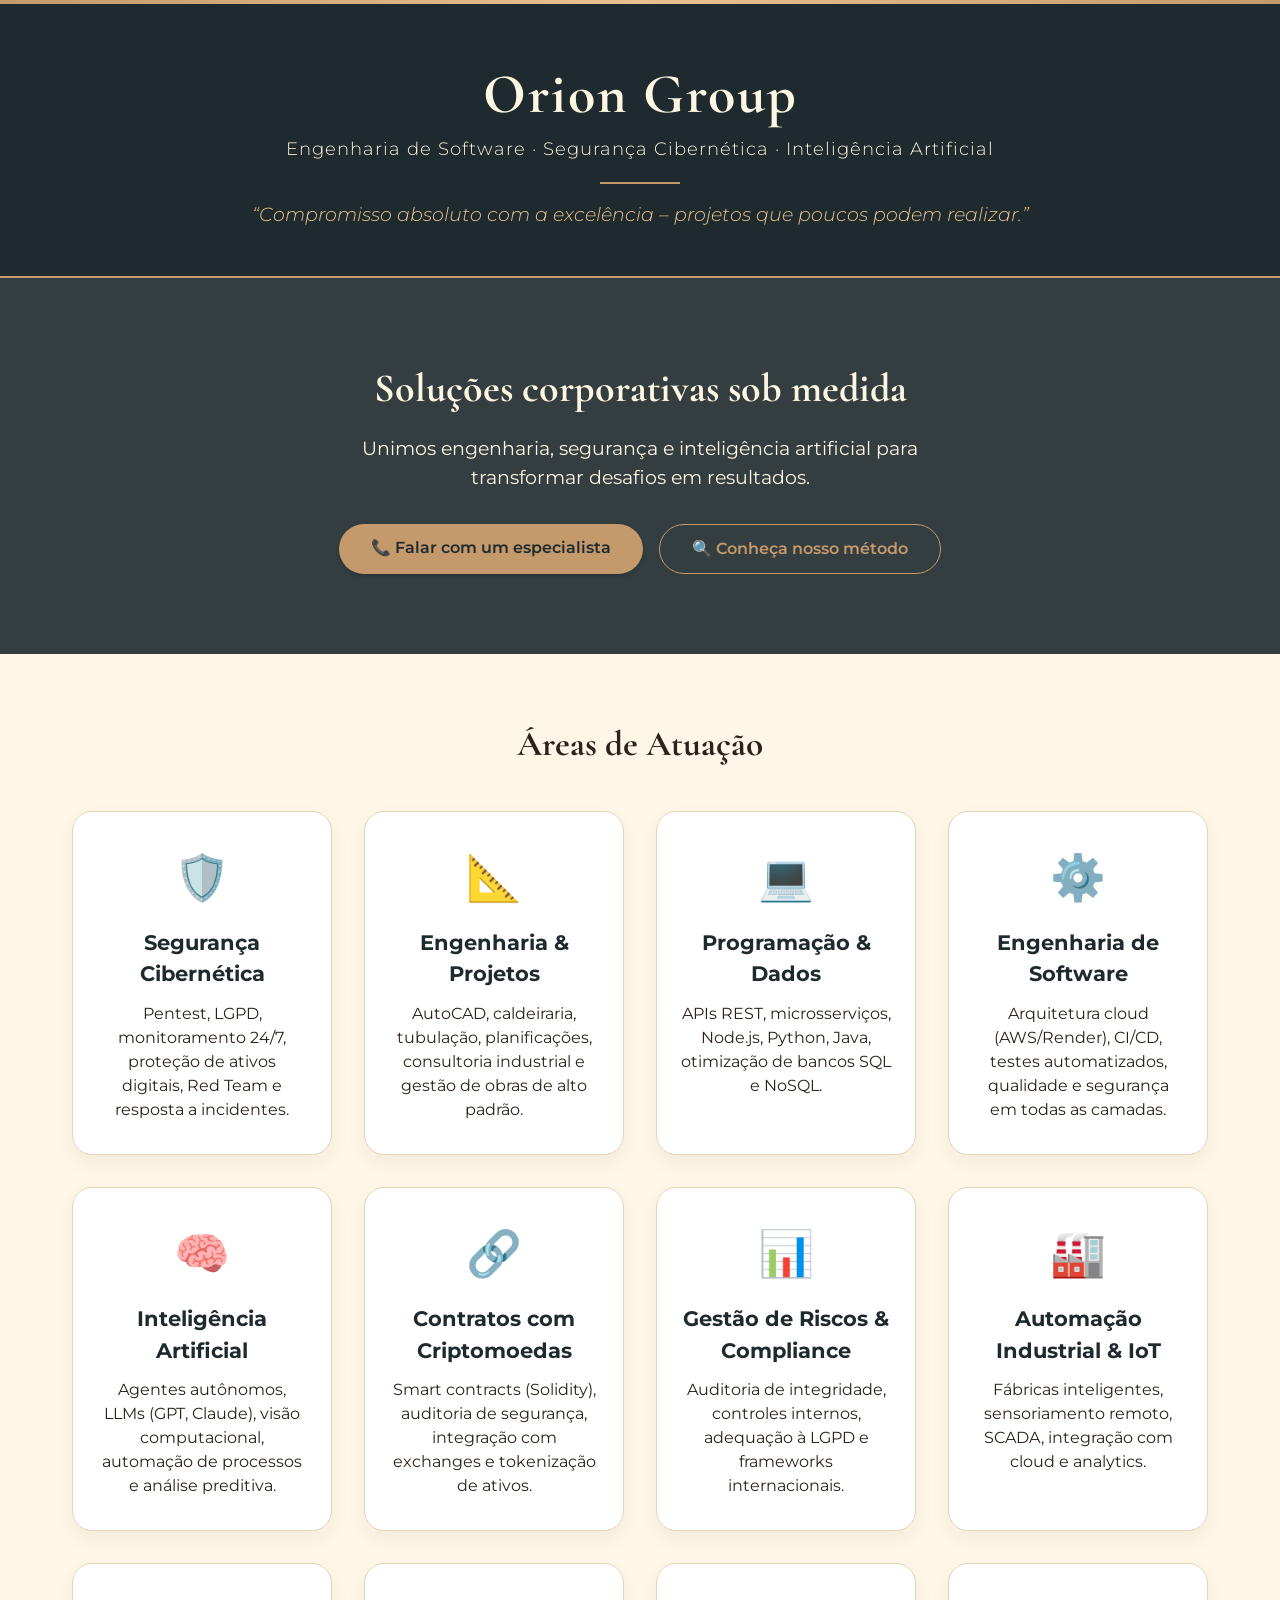
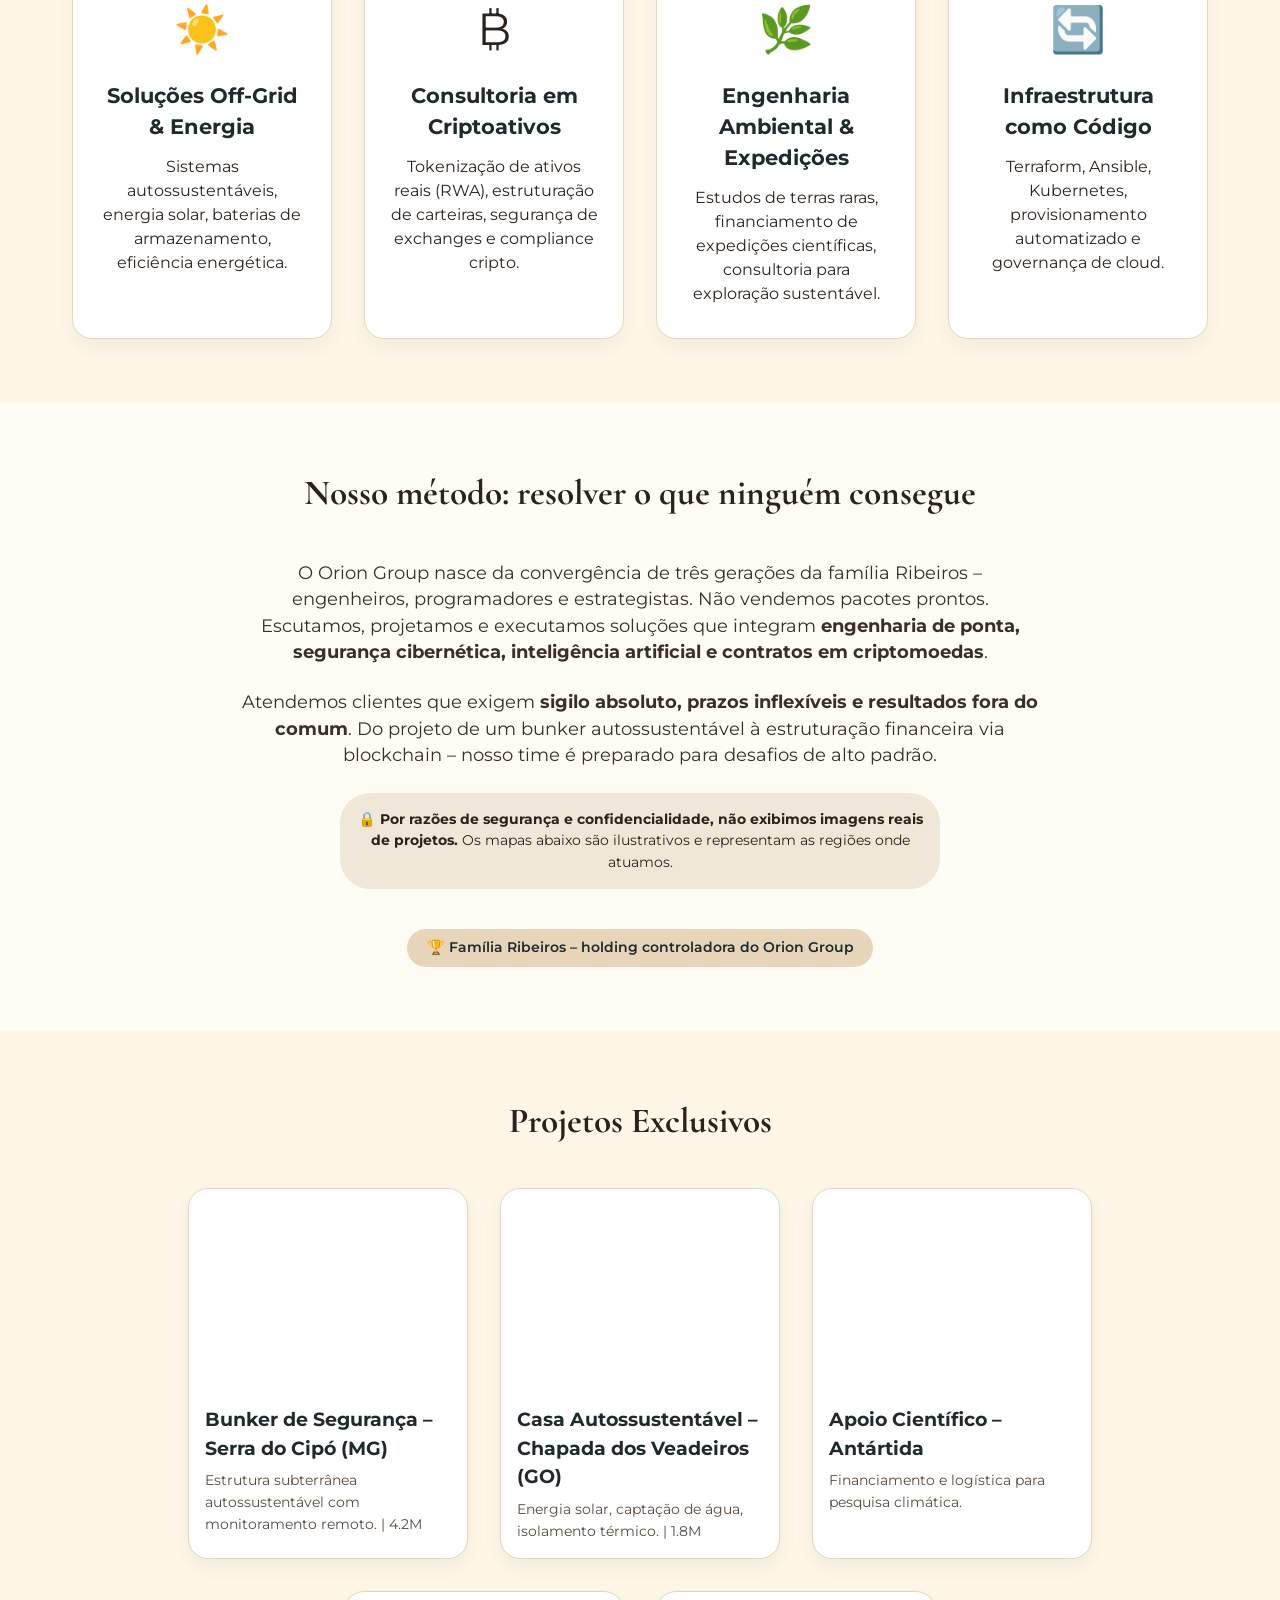
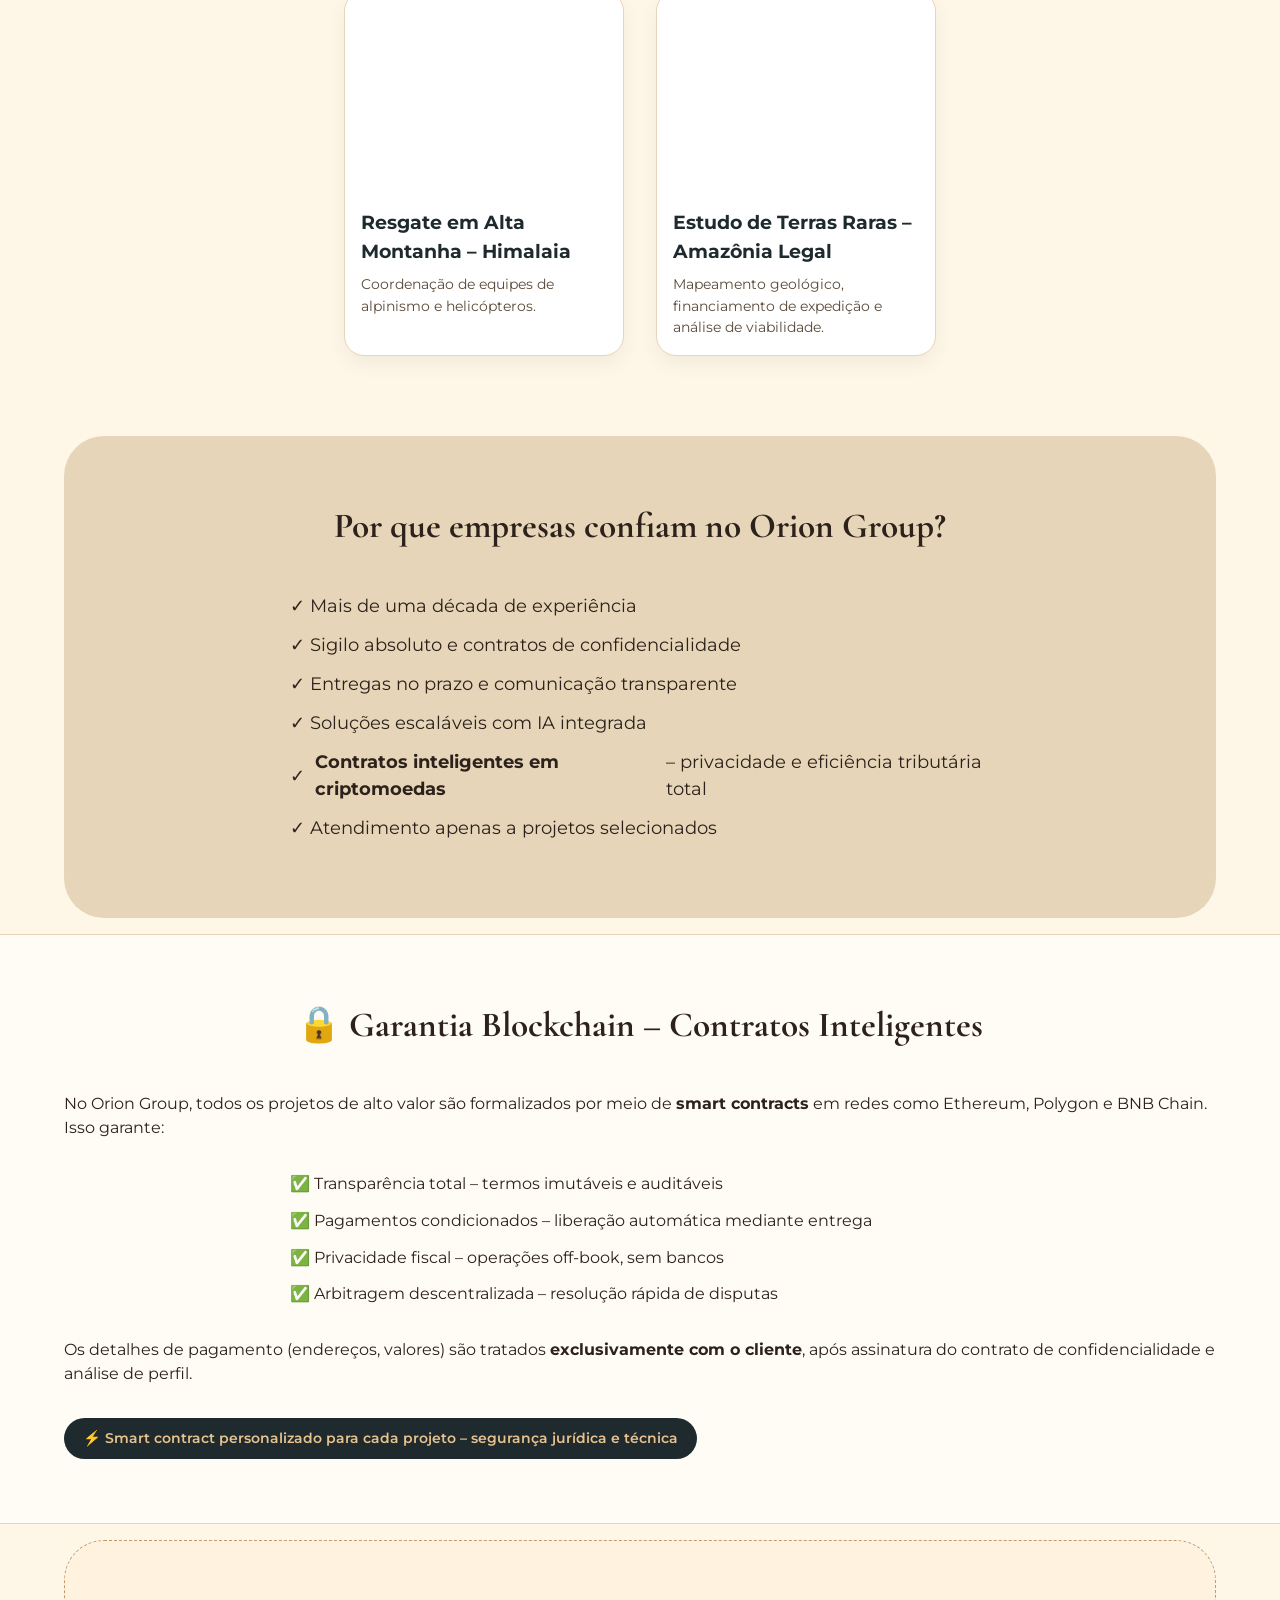
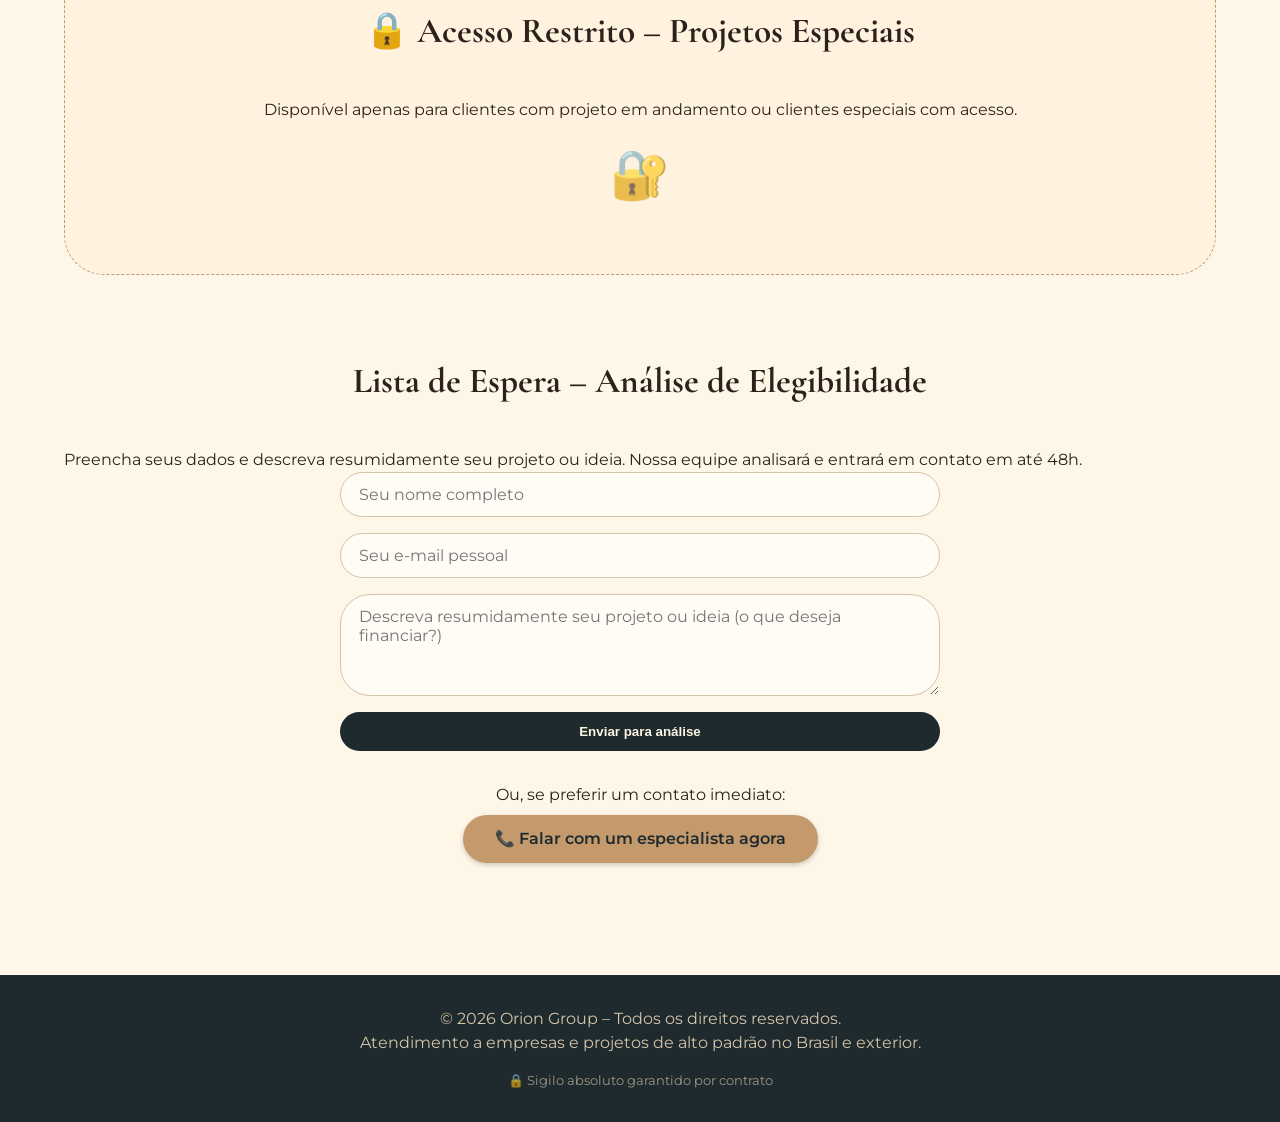
==== commit c56e8ef2: "Versão final completa: mapas, formulário sem WhatsApp automático, painel admin" ====
--- a/index.html
+++ b/index.html
@@ -156,4 +156,3 @@
     <script src="script.js"></script>
 </body>
 </html>
- 
--- a/style.css
+++ b/style.css
@@ -26,7 +26,7 @@
 .portfolio-grid { display:flex; flex-wrap:wrap; gap:2rem; justify-content:center; }
 .portfolio-item { background:white; border-radius:20px; overflow:hidden; width:280px; box-shadow:0 8px 20px rgba(0,0,0,0.05); border:1px solid #e6d5b8; transition:0.3s; }
 .portfolio-item:hover { transform:translateY(-5px); border-color:#c49a6c; }
-.portfolio-item img { width:100%; height:200px; object-fit:cover; display:block; }
+.portfolio-item iframe { width:100%; height:200px; border-radius:20px 20px 0 0; display:block; }
 .portfolio-item h4 { font-size:1.2rem; margin:1rem 1rem 0.5rem; color:#1e2a2e; }
 .portfolio-item p { font-size:0.9rem; margin:0 1rem 1rem; color:#5a4a3a; }
 .diferencial { background:#e6d5b8; border-radius:40px; margin:1rem auto; width:90%; }
@@ -47,8 +47,9 @@
 input:focus,textarea:focus { outline:none; border-color:#c49a6c; box-shadow:0 0 0 2px rgba(196,154,108,0.2); }
 button { background:#1e2a2e; color:#fdf6e3; border:none; padding:12px; border-radius:40px; font-weight:600; cursor:pointer; transition:background 0.2s; }
 button:hover { background:#c49a6c; color:#1e2a2e; }
+.contato-direto { text-align:center; margin-top:2rem; }
+.contato-direto p { margin-bottom:0.5rem; }
 footer { background:#1e2a2e; color:#d4c4a8; text-align:center; padding:2rem; margin-top:3rem; }
 .selo-sigilo { font-size:0.8rem; margin-top:1rem; opacity:0.7; }
 #form-status { text-align:center; margin-top:1rem; font-weight:600; }
 @media (max-width:768px) { header h1 { font-size:2.2rem; } .hero h2 { font-size:1.8rem; } .cards,.portfolio-grid { flex-direction:column; align-items:center; } .hero-buttons { flex-direction:column; align-items:center; } }
-.portfolio-item iframe { border-radius: 20px 20px 0 0; }
